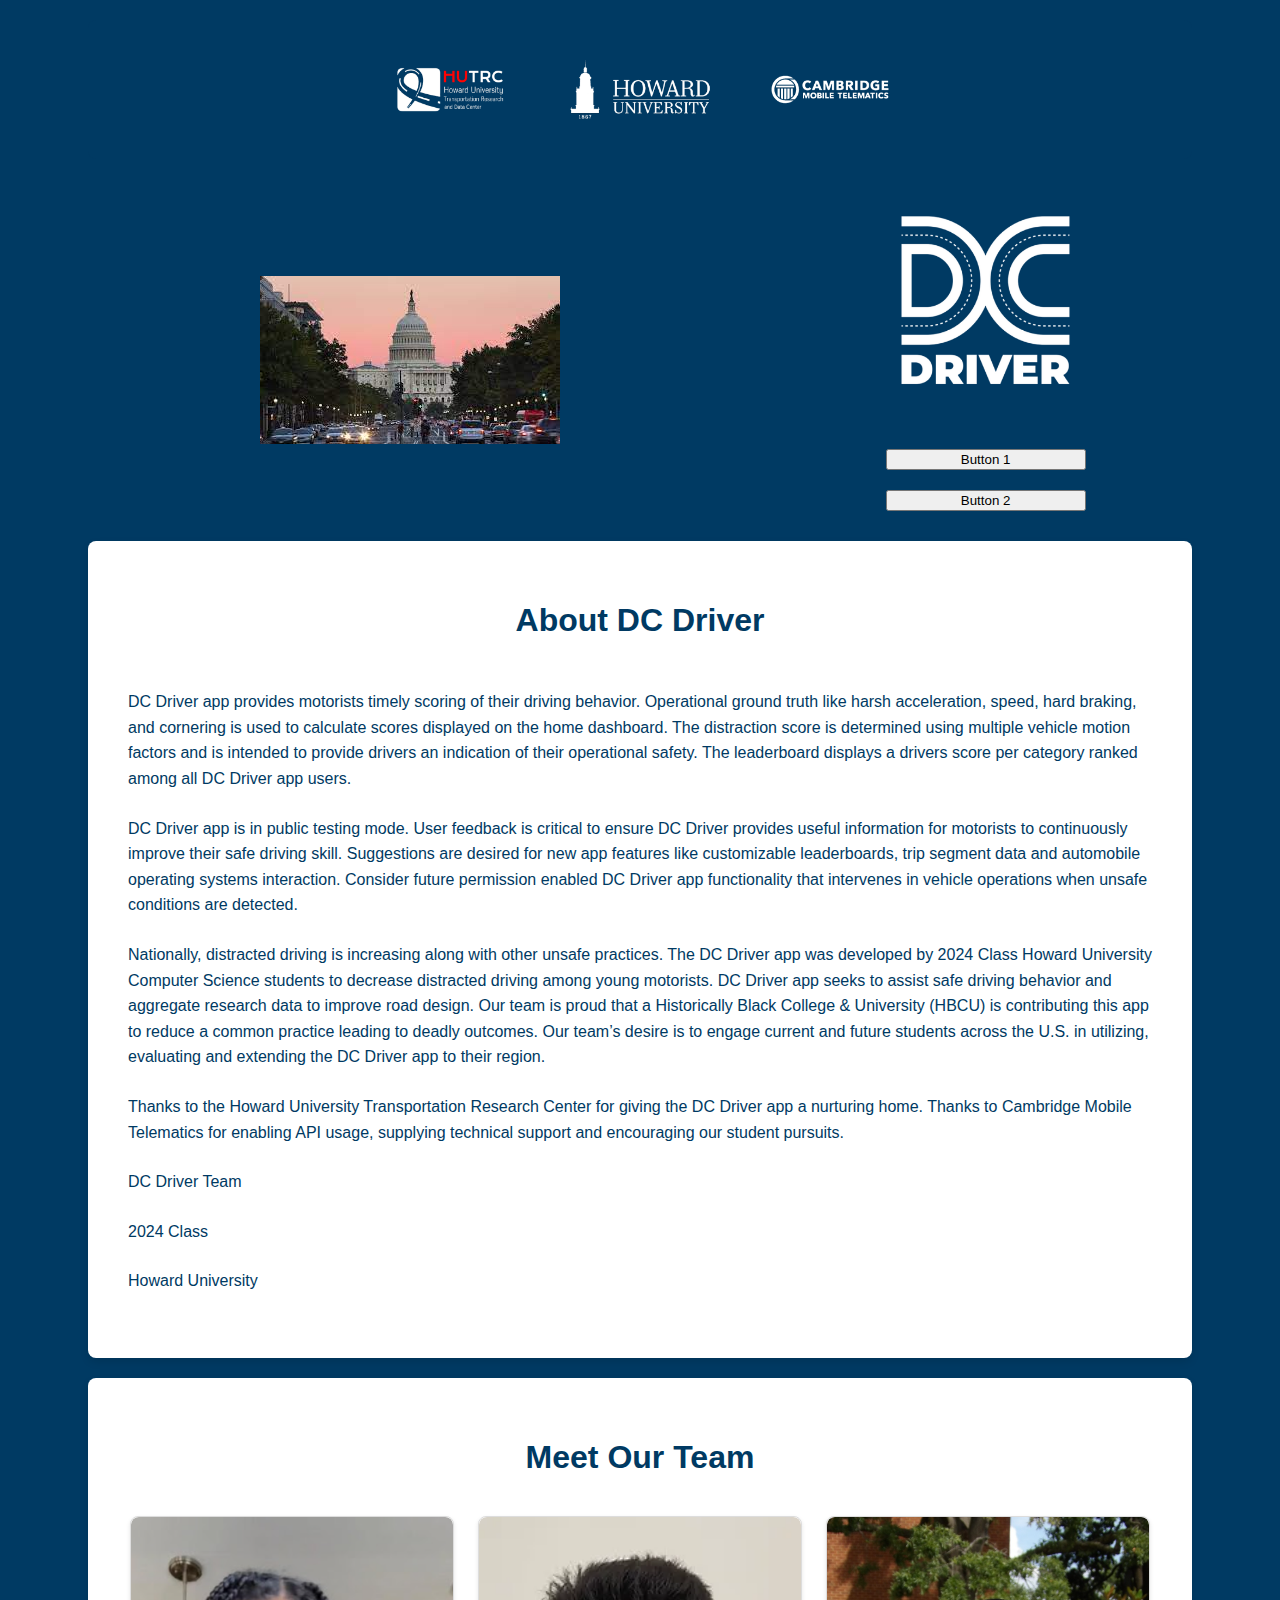
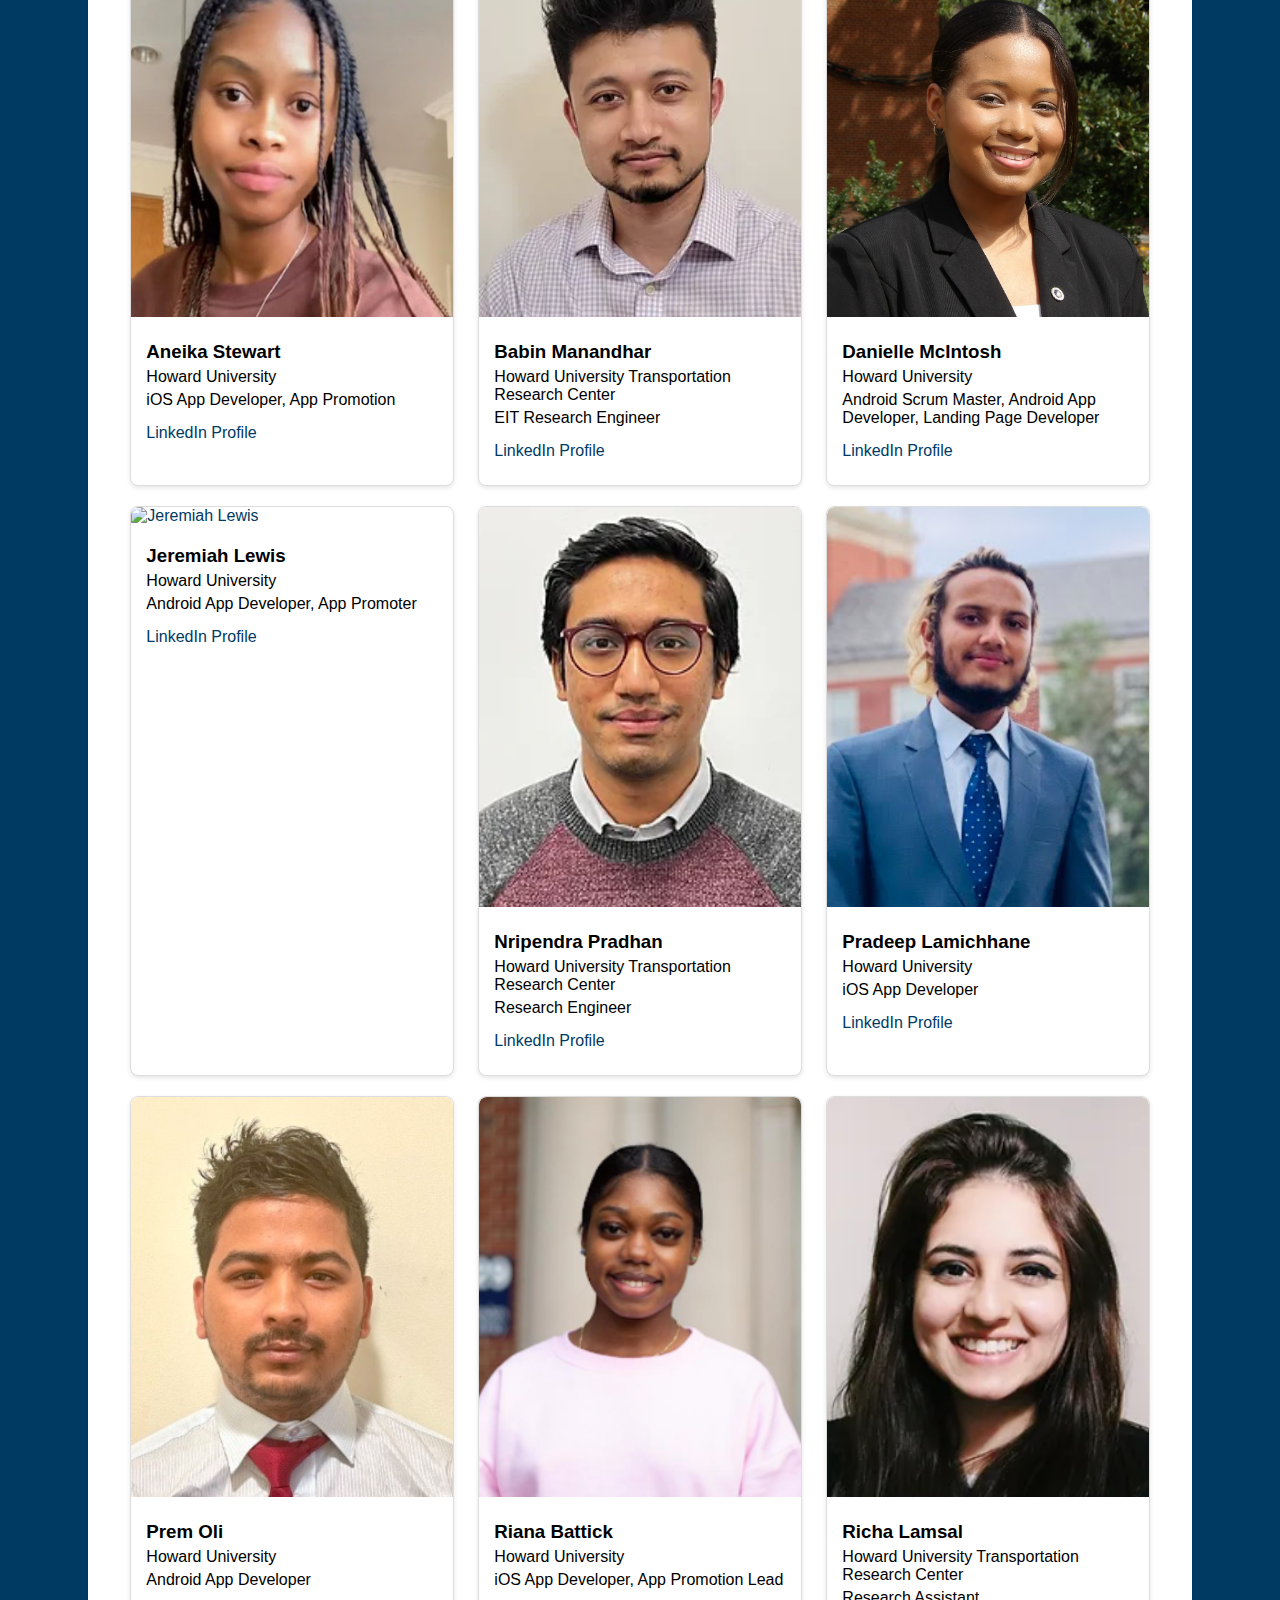
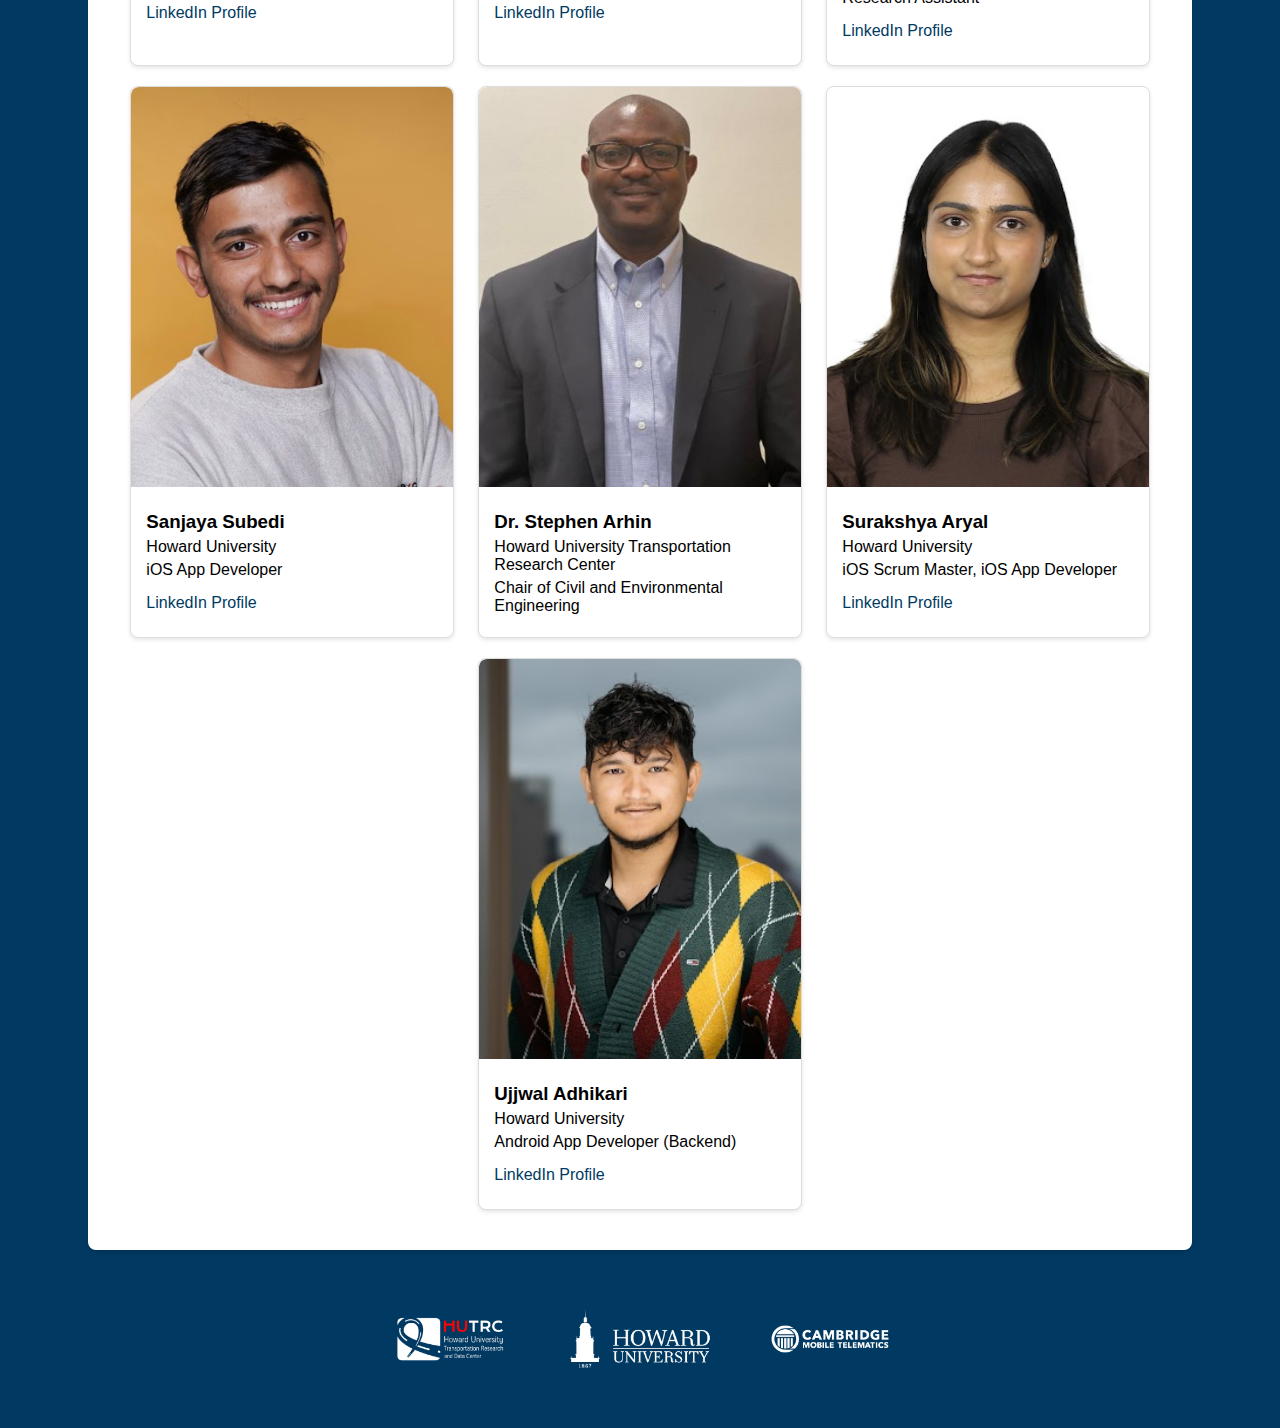
==== index.html @ cde26500 "modified landing page" ====
<!DOCTYPE html>
<html lang="en">

<head>
    <meta charset="UTF-8">
    <meta http-equiv="X-UA-Compatible" content="IE=edge">
    <meta name="viewport" content="width=device-width, initial-scale=1.0">
    <title>DC Driver</title>
    <link href="style.css" rel="stylesheet" type="text/css" />
</head>

<body>

    <div class="section logos-section">
        <div class="content">
            <div class="logos-container">
                <img src="images/HUTRC.png" alt="HUTRC" class="logo">
                <img src="images/HU.png" alt="Howard University" class="logo">
                <img src="images/CMT.png" alt="Cambridge Mobile Telematics" class="logo">
            </div>
        </div>
    </div>

    <header>

    </header>

    <main>

        <div class="landing-container">
            <div class="image-container">
                <img src="images/DC Capitol.jpg" alt="Graphic2" class="image-left">
            </div>
            <div class="buttons-container">
                <img src="images/DC-Driver-Logo-Blue-Background.png" class="small-logo" alt="DC Driver Logo">
                <button>Button 1</button>
                <button>Button 2</button>
            </div>
        </div>

        <div class="about-section">
            <h1>About DC Driver</h1><br>
            <p>DC Driver app provides motorists timely scoring of their driving behavior. Operational ground truth like
                harsh acceleration, speed, hard braking, and cornering is used to calculate scores displayed on the home
                dashboard. The distraction score is determined using multiple vehicle motion factors and is intended to
                provide drivers an indication of their operational safety. The leaderboard displays a drivers score per
                category ranked among all DC Driver app users.</p>
            <p>DC Driver app is in public testing mode. User feedback is critical to ensure DC Driver provides useful
                information for motorists to continuously improve their safe driving skill. Suggestions are desired for
                new app features like customizable leaderboards, trip segment data and automobile operating systems
                interaction. Consider future permission enabled DC Driver app functionality that intervenes in vehicle
                operations when unsafe conditions are detected.</p>
            <p>Nationally, distracted driving is increasing along with other unsafe practices. The DC Driver app was
                developed by 2024 Class Howard University Computer Science students to decrease distracted driving among
                young motorists. DC Driver app seeks to assist safe driving behavior and aggregate research data to
                improve road design. Our team is proud that a Historically Black College & University (HBCU) is
                contributing this app to reduce a common practice leading to deadly outcomes. Our team’s desire is to
                engage current and future students across the U.S. in utilizing, evaluating and extending the DC Driver
                app to their region.</p>
            <p>Thanks to the Howard University Transportation Research Center for giving the DC Driver app a nurturing
                home. Thanks to Cambridge Mobile Telematics for enabling API usage, supplying technical support and
                encouraging our student pursuits.</p>
            <p>DC Driver Team</p>
            <p>2024 Class</p>
            <p>Howard University</p>
        </div>

        <div class="team-section">
            <div class="container">
                <center>
                    <h1>Meet Our Team</h1><br>
                </center>
                <div class="team-members">

                    <div class="team-members">

                        <div class="team-member">
                            <img src="images/Aneika Stewart.png" alt="Aneika Stewart" class="profile-photo">
                            <div class="profile-info">
                                <h3>Aneika Stewart</h3>
                                <p class="company">Howard University</p>
                                <p class="role">iOS App Developer, App Promotion</p>
                                <a href="https://www.linkedin.com/in/aneika-stewart-b4ba66262/" class="linkedin-link"
                                    target="_blank" rel="noopener noreferrer">
                                    LinkedIn Profile
                                </a>
                            </div>
                        </div>

                        <div class="team-member">
                            <img src="images/Babin Manandhar, EIT Research Engineer.webp" alt="Babin Manandhar"
                                class="profile-photo">
                            <div class="profile-info">
                                <h3>Babin Manandhar</h3>
                                <p class="company">Howard University Transportation Research Center</p>
                                <p class="role">EIT Research Engineer</p>
                                <a href="https://www.linkedin.com/in/babin-manandhar-6a42b0a9/" class="linkedin-link"
                                    target="_blank" rel="noopener noreferrer">
                                    LinkedIn Profile
                                </a>
                            </div>
                        </div>

                        <div class="team-member">
                            <img src="images/Danielle McIntosh.png" alt="Danielle McIntosh" class="profile-photo">
                            <div class="profile-info">
                                <h3>Danielle McIntosh</h3>
                                <p class="company">Howard University</p>
                                <p class="role">Android Scrum Master, Android App Developer, Landing Page Developer
                                </p>
                                <a href="https://www.linkedin.com/in/innovatordaniellemcintosh/" class="linkedin-link"
                                    target="_blank" rel="noopener noreferrer">
                                    LinkedIn Profile
                                </a>
                            </div>
                        </div>

                        <div class="team-member">
                            <img src="images/Jeremiah Lewis2.heic" alt="Jeremiah Lewis" class="profile-photo">
                            <div class="profile-info">
                                <h3>Jeremiah Lewis</h3>
                                <p class="company">Howard University</p>
                                <p class="role">Android App Developer, App Promoter</p>
                                <a href="https://www.linkedin.com/in/jeremiah-lewis-717062237/" class="linkedin-link"
                                    target="_blank" rel="noopener noreferrer">
                                    LinkedIn Profile
                                </a>
                            </div>
                        </div>

                        <div class="team-member">
                            <img src="images/Nripendra Pradhan, Research Engineer.png" alt="Nripendra Pradhan"
                                class="profile-photo">
                            <div class="profile-info">
                                <h3>Nripendra Pradhan</h3>
                                <p class="company">Howard University Transportation Research Center</p>
                                <p class="role">Research Engineer</p>
                                <a href="https://www.linkedin.com/in/nripendra-pradhan-604138299/" class="linkedin-link"
                                    target="_blank" rel="noopener noreferrer">
                                    LinkedIn Profile
                                </a>
                            </div>
                        </div>

                        <div class="team-member">
                            <img src="images/Pradeep Lamichhane.png" alt="Pradeep Lamichhane" class="profile-photo">
                            <div class="profile-info">
                                <h3>Pradeep Lamichhane</h3>
                                <p class="company">Howard University</p>
                                <p class="role">iOS App Developer</p>
                                <a href="https://www.linkedin.com/in/pradeep-lamichhane-1067a3196/"
                                    class="linkedin-link" target="_blank" rel="noopener noreferrer">
                                    LinkedIn Profile
                                </a>
                            </div>
                        </div>

                        <div class="team-member">
                            <img src="images/Prem Oli.jpg" alt="Prem Oli" class="profile-photo">
                            <div class="profile-info">
                                <h3>Prem Oli</h3>
                                <p class="company">Howard University</p>
                                <p class="role">Android App Developer</p>
                                <a href="https://www.linkedin.com/in/devpremoli/" class="linkedin-link" target="_blank"
                                    rel="noopener noreferrer">
                                    LinkedIn Profile
                                </a>
                            </div>
                        </div>

                        <div class="team-member">
                            <img src="images/Riana Battick2.png" alt="Riana Battick" class="profile-photo">
                            <div class="profile-info">
                                <h3>Riana Battick</h3>
                                <p class="company">Howard University</p>
                                <p class="role">iOS App Developer, App Promotion Lead</p>
                                <a href="https://www.linkedin.com/in/riana-battick-5a8864180/" class="linkedin-link"
                                    target="_blank" rel="noopener noreferrer">
                                    LinkedIn Profile
                                </a>
                            </div>
                        </div>

                        <div class="team-member">
                            <img src="images/Richa Lamsal, Research Assistant.png" alt="Richa Lamsal"
                                class="profile-photo">
                            <div class="profile-info">
                                <h3>Richa Lamsal</h3>
                                <p class="company">Howard University Transportation Research Center</p>
                                <p class="role">Research Assistant</p>
                                <a href="https://www.linkedin.com/in/richa-lamsal/" class="linkedin-link"
                                    target="_blank" rel="noopener noreferrer">
                                    LinkedIn Profile
                                </a>
                            </div>
                        </div>

                        <div class="team-member">
                            <img src="images/Sanjaya Subedi.png" alt="Sanjaya Subedi" class="profile-photo">
                            <div class="profile-info">
                                <h3>Sanjaya Subedi</h3>
                                <p class="company">Howard University</p>
                                <p class="role">iOS App Developer</p>
                                <a href="https://www.linkedin.com/in/sanjaya-subedi/" class="linkedin-link"
                                    target="_blank" rel="noopener noreferrer">
                                    LinkedIn Profile
                                </a>
                            </div>
                        </div>

                        <div class="team-member">
                            <img src="images/Dr. Stephen Arhin, PE, PTOE, PMP, CRA, Fellow ITE Professor and Chair of Civil and Environmental Engineering.JPG"
                                alt="Dr. Stephen Arhin" class="profile-photo">
                            <div class="profile-info">
                                <h3>Dr. Stephen Arhin</h3>
                                <p class="company">Howard University Transportation Research Center</p>
                                <p class="role">Chair of Civil and Environmental Engineering</p>
                                <!-- <a href="https://www.linkedin.com/in/babin-manandhar-6a42b0a9/" class="linkedin-link"
                                    target="_blank" rel="noopener noreferrer">
                                    LinkedIn Profile
                                </a> -->
                            </div>
                        </div>

                        <div class="team-member">
                            <img src="images/Surakshya Aryal.jpg" alt="Surakshya Aryal" class="profile-photo">
                            <div class="profile-info">
                                <h3>Surakshya Aryal</h3>
                                <p class="company">Howard University</p>
                                <p class="role">iOS Scrum Master, iOS App Developer</p>
                                <a href="https://www.linkedin.com/in/surakshyaa/" class="linkedin-link" target="_blank"
                                    rel="noopener noreferrer">
                                    LinkedIn Profile
                                </a>
                            </div>
                        </div>

                        <div class="team-member">
                            <img src="images/Ujjwal Adhikari.jpg" alt="Ujjwal Adhikari" class="profile-photo">
                            <div class="profile-info">
                                <h3>Ujjwal Adhikari</h3>
                                <p class="company">Howard University</p>
                                <p class="role">Android App Developer (Backend)</p>
                                <a href="https://www.linkedin.com/in/ujjwal-adhikari-3a946418b/" class="linkedin-link"
                                    target="_blank" rel="noopener noreferrer">
                                    LinkedIn Profile
                                </a>
                            </div>
                        </div>
                    </div>


                </div>
            </div>
        </div>

        <div class="section logos-section">
            <div class="content">
                <div class="logos-container">
                    <img src="images/HUTRC.png" alt="HUTRC" class="logo">
                    <img src="images/HU.png" alt="Howard University" class="logo">
                    <img src="images/CMT.png" alt="Cambridge Mobile Telematics" class="logo">
                </div>
            </div>
        </div>

    </main>

    <footer>

    </footer>

    <script type="module" src="script.js"></script>
</body>

</html>
---- style.css ----
/* styles.css */
body {
    font-family: 'Arial', sans-serif;
    margin: 0;
    padding: 0;
    background-color: #003A63;
    color: white;
}

header {
    background-color: #003A63;
    padding: 10px 20px;
}

nav {
    display: flex;
    justify-content: center;
    align-items: center;
    padding: 20px 0;
}

nav #logo img {
    height: 150px;
    display: block;
    margin: 0 auto;
}

/* nav ul {
    list-style: none;
    padding: 0;
    margin: 0;
    display: flex;
    gap: 15px;
} */

/* nav ul li a {
    color: white;
    text-decoration: none;
    padding: 10px;
    transition: color 0.3s ease;
}

nav ul li a:hover {
    color: #B8C8D3;
}

nav #contact a {
    background-color: #B8C8D3;
    padding: 10px 20px;
    border-radius: 5px;
    transition: background-color 0.3s ease;
}

nav #contact a:hover {
    background-color: #B8C8D3;
} */

.download-section {
    background-color: #ffffff;
    /* background-color: #003A63; */
    color: #003A63;
    /* color: #ffffff; */
    padding: 60px;
    margin: 105px;
    width: 30%;
    /* box-shadow: 0 4px 8px rgba(0, 0, 0, 0.1); */
    border-radius: 8px;
    text-align: center;
    transition: box-shadow 0.3s ease-in-out;
}

/* .download-section:hover {
    box-shadow: 0 6px 12px rgba(0, 0, 0, 0.15);
} */

.download-section h1 {
    color: inherit;
    margin-bottom: 16px;
    font-size: 2em;
}

.download-section p {
    margin-bottom: 24px;
}

.button {
    text-decoration: none;
    padding: 10px 20px;
    margin: 0 5px;
    color: #003A63;
    border: 2px solid #003A63;
    border-radius: 4px;
    transition: background-color 0.3s ease-in-out, color 0.3s ease-in-out;
}

.button:hover {
    background-color: #062F4B;
    color: #ffffff;
    cursor: pointer;
}


main .hero {
    text-align: center;
    padding: 100px 20px;
    background: #003A63;
}

main .hero h1 {
    font-size: 2.5rem;
    color: #B8C8D3;
    margin-bottom: 20px;
}

main .hero p {
    font-size: 1.1rem;
    max-width: 600px;
    margin: 0 auto 30px;
    color: #ffffff;
}

main .hero .download-button {
    background-color: #B8C8D3;
    color: #1a1a1d;
    padding: 10px 30px;
    text-decoration: none;
    border-radius: 5px;
    transition: background-color 0.3s ease;
}

main .hero .download-button:hover {
    background-color: #B8C8D3;
}

.about-section {
    background-color: #ffffff;
    color: #003A63;
    padding: 40px;
    margin: 20px auto;
    width: 80%;
    box-shadow: 0 4px 8px rgba(0, 0, 0, 0.1);
    border-radius: 8px;
    text-align: left;
    transition: box-shadow 0.3s ease-in-out;
}

.about-section:hover {
    box-shadow: 0 6px 12px rgba(0, 0, 0, 0.15);
}

.about-section h1,
h2 {
    text-align: center;
    color: inherit;
    margin-bottom: 16px;
    font-size: 2em;
}

.about-section p {
    margin-bottom: 24px;
    line-height: 1.6;
}

.logos-section {
    background-color: #ffffff;
    text-align: center;
    padding: 30px 0;
}

.section {
    background-color: #003A63;
    color: #003A63;
    padding: 40px;
    margin: 20px auto;
    width: 80%;
    /* box-shadow: 0 4px 8px rgba(0, 0, 0, 0.1); */
    border-radius: 8px;
    text-align: left;
    transition: box-shadow 0.3s ease-in-out;
}

.section .content {
    max-width: 800px;
    margin: 0 auto;
}

.logos-section h2 {
    color: #003A63;
    margin-bottom: 30px;
}

.logos-container {
    display: flex;
    justify-content: center;
    align-items: center;
    flex-wrap: wrap;
    gap: 40px;
}

.logo {
    max-width: 150px;
    height: auto;
    /* opacity: 0.8;  */
    transition: opacity 0.3s ease-in-out;
}

.logo:hover {
    opacity: 1;
}


.team-section {
    background-color: #003A63;
    /* padding: 40px 0; */
    text-align: center;
}

.team-section .container {
    background-color: #ffffff;
    color: #003A63;
    padding: 40px;
    margin: 20px auto;
    width: 80%;
    box-shadow: 0 4px 8px rgba(0, 0, 0, 0.1);
    border-radius: 8px;
    text-align: left;
    transition: box-shadow 0.3s ease-in-out;
}

.team-section h2 {
    text-align: center;
    font-size: 2em;
    color: #003A63;
    margin-bottom: 30px;
}

.team-members {
    display: flex;
    flex-wrap: wrap;
    justify-content: space-around;
    gap: 20px;
}

.team-member {
    background: #ffffff;
    border: 1px solid #ddd;
    border-radius: 8px;
    overflow: hidden;
    width: calc(33.333% - 20px);
    box-shadow: 0 2px 4px rgba(0, 0, 0, 0.1);
}

.team-member h3,
.team-member p,
.team-member a {
    margin: 10px 0;
    color: black;
}

.profile-photo {
    width: 100%;
    height: 400px;
    object-fit: cover;
    border-top-left-radius: 8px;
    border-top-right-radius: 8px;
}

.profile-info {
    padding: 15px;
    text-align: left;
}

.profile-info h3,
.profile-info p {
    margin: 5px 0;
}

.profile-info a {
    display: inline-block;
    color: #003A63;
    text-decoration: none;
    margin-top: 10px;
}

.icon-container {
    display: flex;
    justify-content: center;
    align-items: center;
}

.icon-link {
    display: inline-flex;
    text-decoration: none;
    margin: 0 20px;
}

.icon {
    width: 70px;
    height: auto;
}

.button-container {
    text-align: center;
}

.link-button {
    display: inline-block;
    margin: 0 10px;
    background-color: transparent;
    color: white;
    border: 2px solid white;
    padding: 10px 20px;
    font-size: 16px;
    text-decoration: none;
    cursor: pointer;
    transition: color 0.3s ease, background-color 0.3s ease;
}

.link-button:hover {
    background-color: white;
    color: #282c34;
}

.content-container {
    display: flex;
    flex-direction: row;
    padding: 40px;
    margin: 20px auto;
    width: 80%;
    align-items: center;
}

.image-section {
    margin: 100px;
}

.responsive-image {
    width: 100%;
    height: auto;
    max-width: 600px;
}

.buttons-container {
    flex-grow: 1;
    display: flex;
    flex-direction: column;
    align-items: center;
    max-width: 40%;
}


.image-with-buttons-container {
    display: flex;
    align-items: center;
    justify-content: center;
    gap: 20px;
}

.buttons-container .small-logo {
    max-width: 200px;
    height: auto;
    margin-bottom: 2rem;
}

.buttons-container button {
    width: 200px;
    margin: 10px 0;
}

.full-width-image {
    width: 100%;
    height: auto;
}

/* .image-section img { */
/* Your styles for the image */
/* } */

.image-side-button {
    padding: 10px 20px;
    font-size: 16px;
    cursor: pointer;
}

.app-store-link,
.play-store-link {
    padding: 10px 20px;
    font-size: 16px;
    text-decoration: none;
    color: #000;
    background-color: #fff;
    border-radius: 5px;
    box-shadow: 0 2px 5px rgba(0, 0, 0, 0.2);
    transition: all 0.3s ease;
}

.app-store-link:hover,
.play-store-link:hover {
    box-shadow: 0 4px 8px rgba(0, 0, 0, 0.3);
    text-decoration: none;
}

.app-store-button {
    display: inline-block;
    padding: 10px 20px;
    font-size: 16px;
    color: #003A63;
    background: white;
    text-decoration: none;
    border-radius: 20px;
    font-weight: bold;
    align-items: center;
    width: 250px;
}

.apple-logo {
    width: 20px;
    height: auto;
    vertical-align: middle;
    margin-right: 10px;
}

.landing-container {
    display: flex;
    flex-direction: row;
    justify-content: center;
    align-items: center;
    /* height: 50vh; */
    padding: 0 5%;
    /* width: 100% */
}

.image-container {
    /* flex-grow: 2; */
    flex: 1;
    display: flex;
    justify-content: center;
    align-items: center;
    /* max-width: 100%; */
    width: 100%;
}

.image-container .medium-logo {
    width: 100%;
    height: auto;
}

.landing-buttons .image-left {
    width: 100%;
    height: auto;
    margin-right: 2rem;
}

.landing-buttons .small-logo {
    width: 100%;
    height: auto;
    margin-bottom: 2rem;
}

.landing-buttons {
    display: flex;
    flex-direction: column;
    align-items: center;
    margin-left: auto;
    margin-right: auto;
    /* padding-left: 5%;
    padding-right: 5%; */
    /* margin-top: 20px; */
}


.landing-buttons button {
    width: 200px;
    margin: 10px 0;
}

.landing-image {
    width: 60%;
    height: auto;
    margin-left: 5%;
    margin-right: 2%;
}

/* .small-logo { */
/* max-width: 200px; */
/* height: auto; */
/* margin-left: auto; */
/* } */

/* .medium-logo { */
/* max-width: 100%; */
/* height: auto; */
/* margin-left: auto; */
/* } */



@media (max-width: 768px) {
    nav {
        flex-direction: column;
    }

    nav ul {
        flex-direction: column;
    }

    nav ul li a {
        padding: 10px 0;
    }

    .team-section .team-member {
        width: calc(50% - 20px);
    }

    .team-members {
        flex-direction: column;
        align-items: center;
    }

    .content-container {
        flex-direction: row;
        align-items: start;
        justify-content: space-between;
    }

    .download-section,
    .image-section {
        flex: 1;
    }


    .image-section {
        padding-left: 20px;
    }
}


@media (max-width: 480px) {
    .team-section .team-member {
        width: 80%;
    }
}
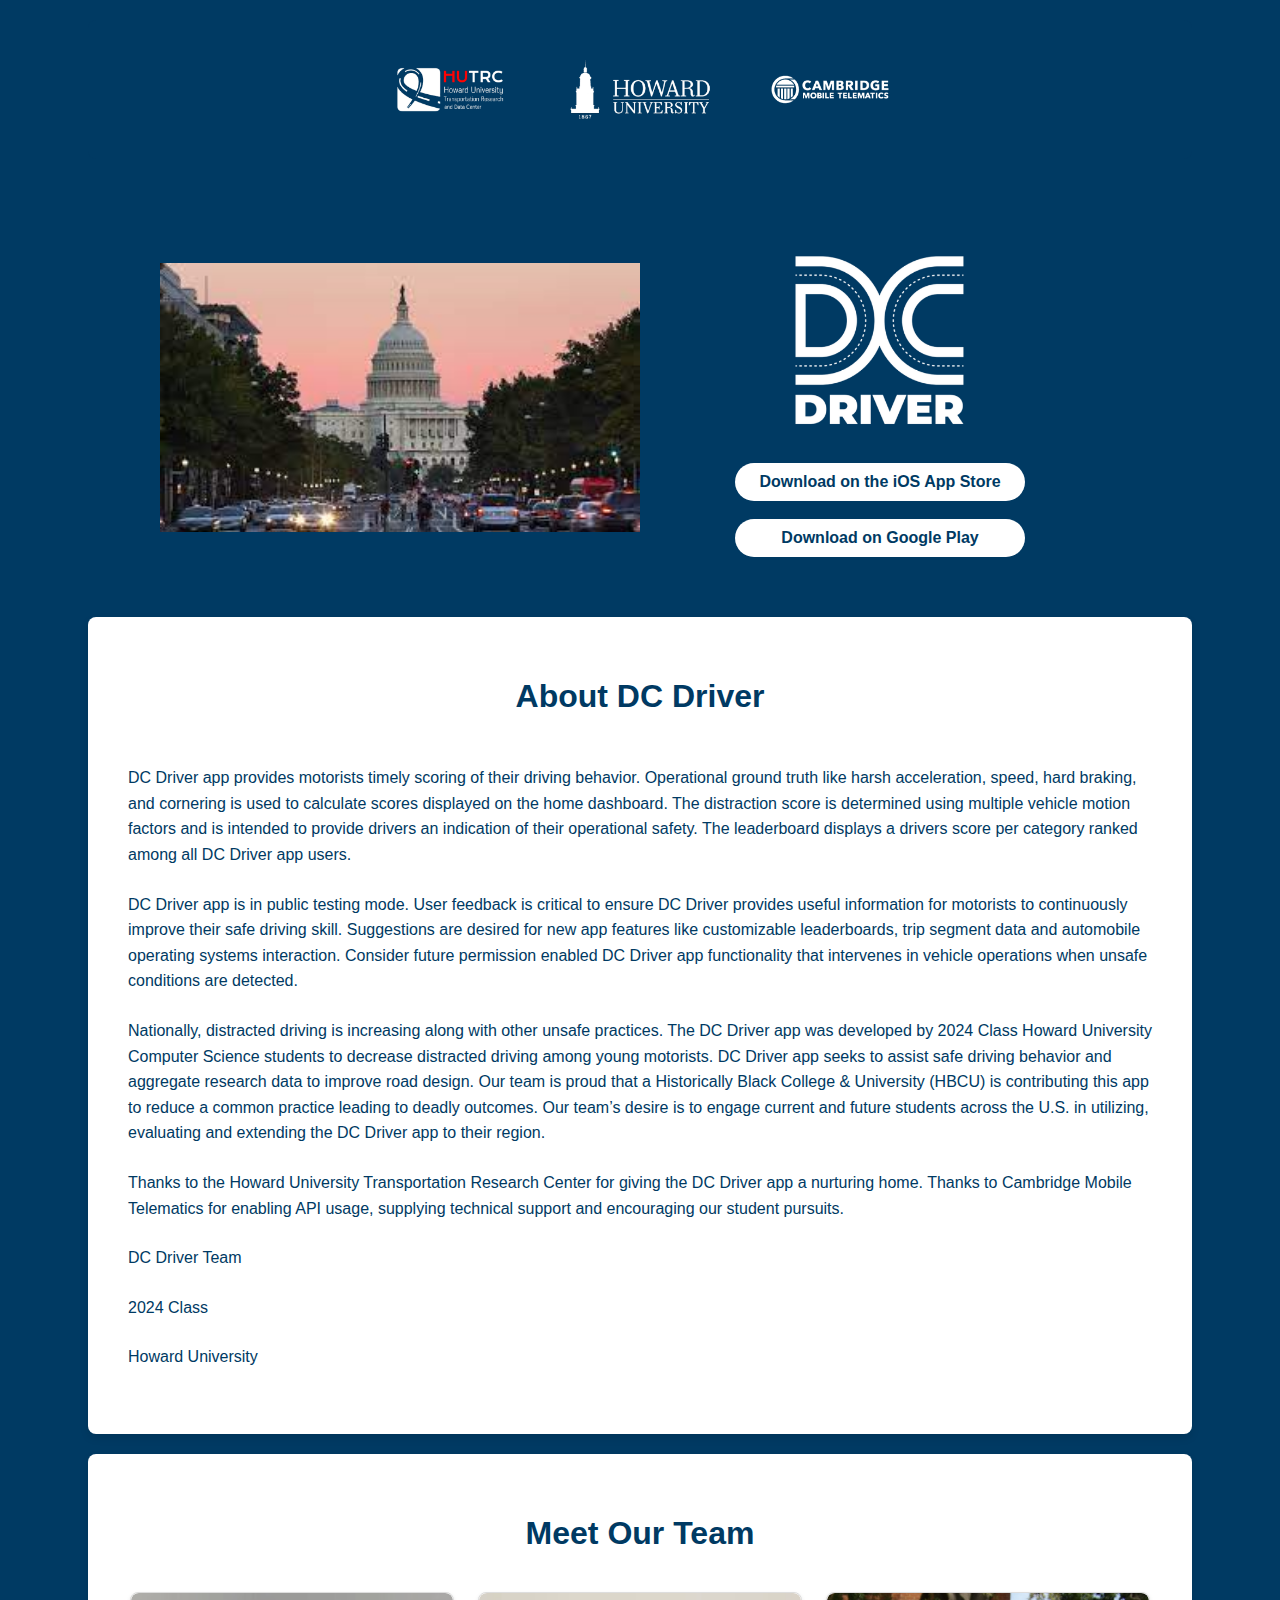
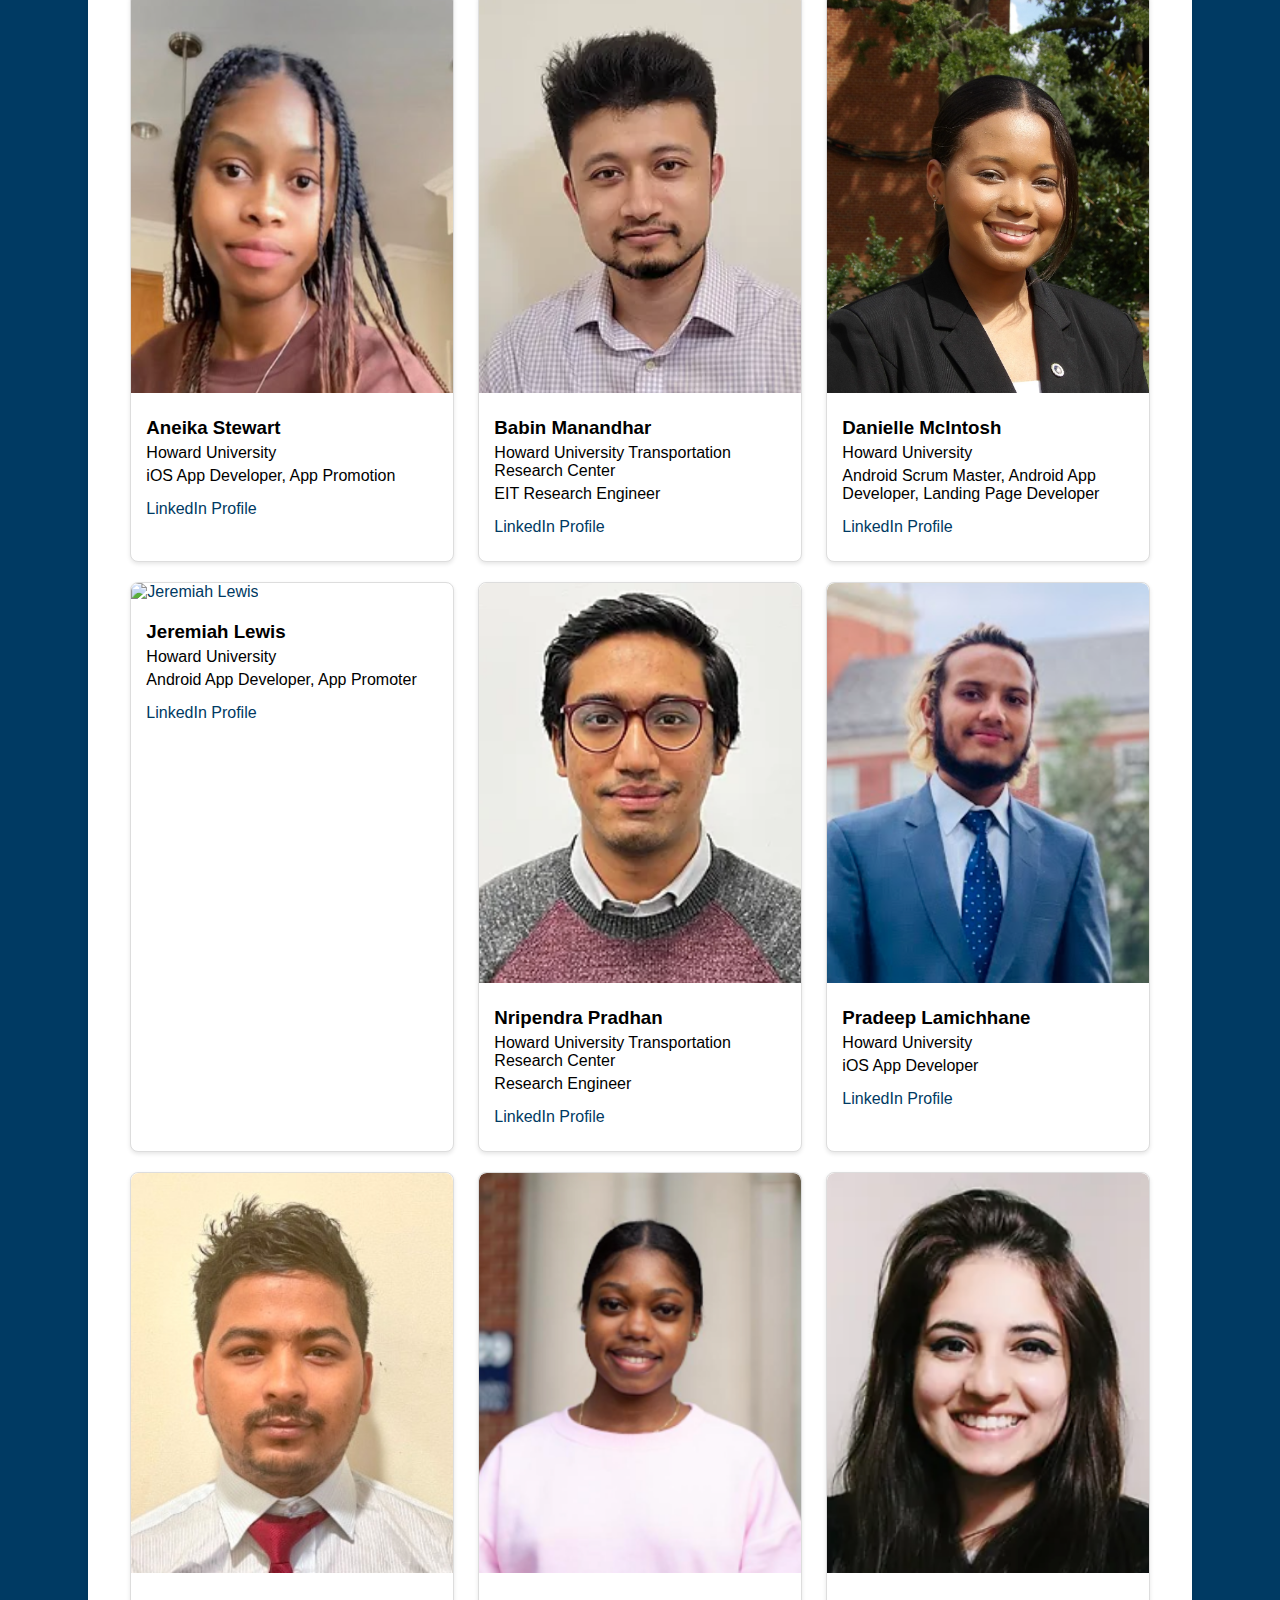
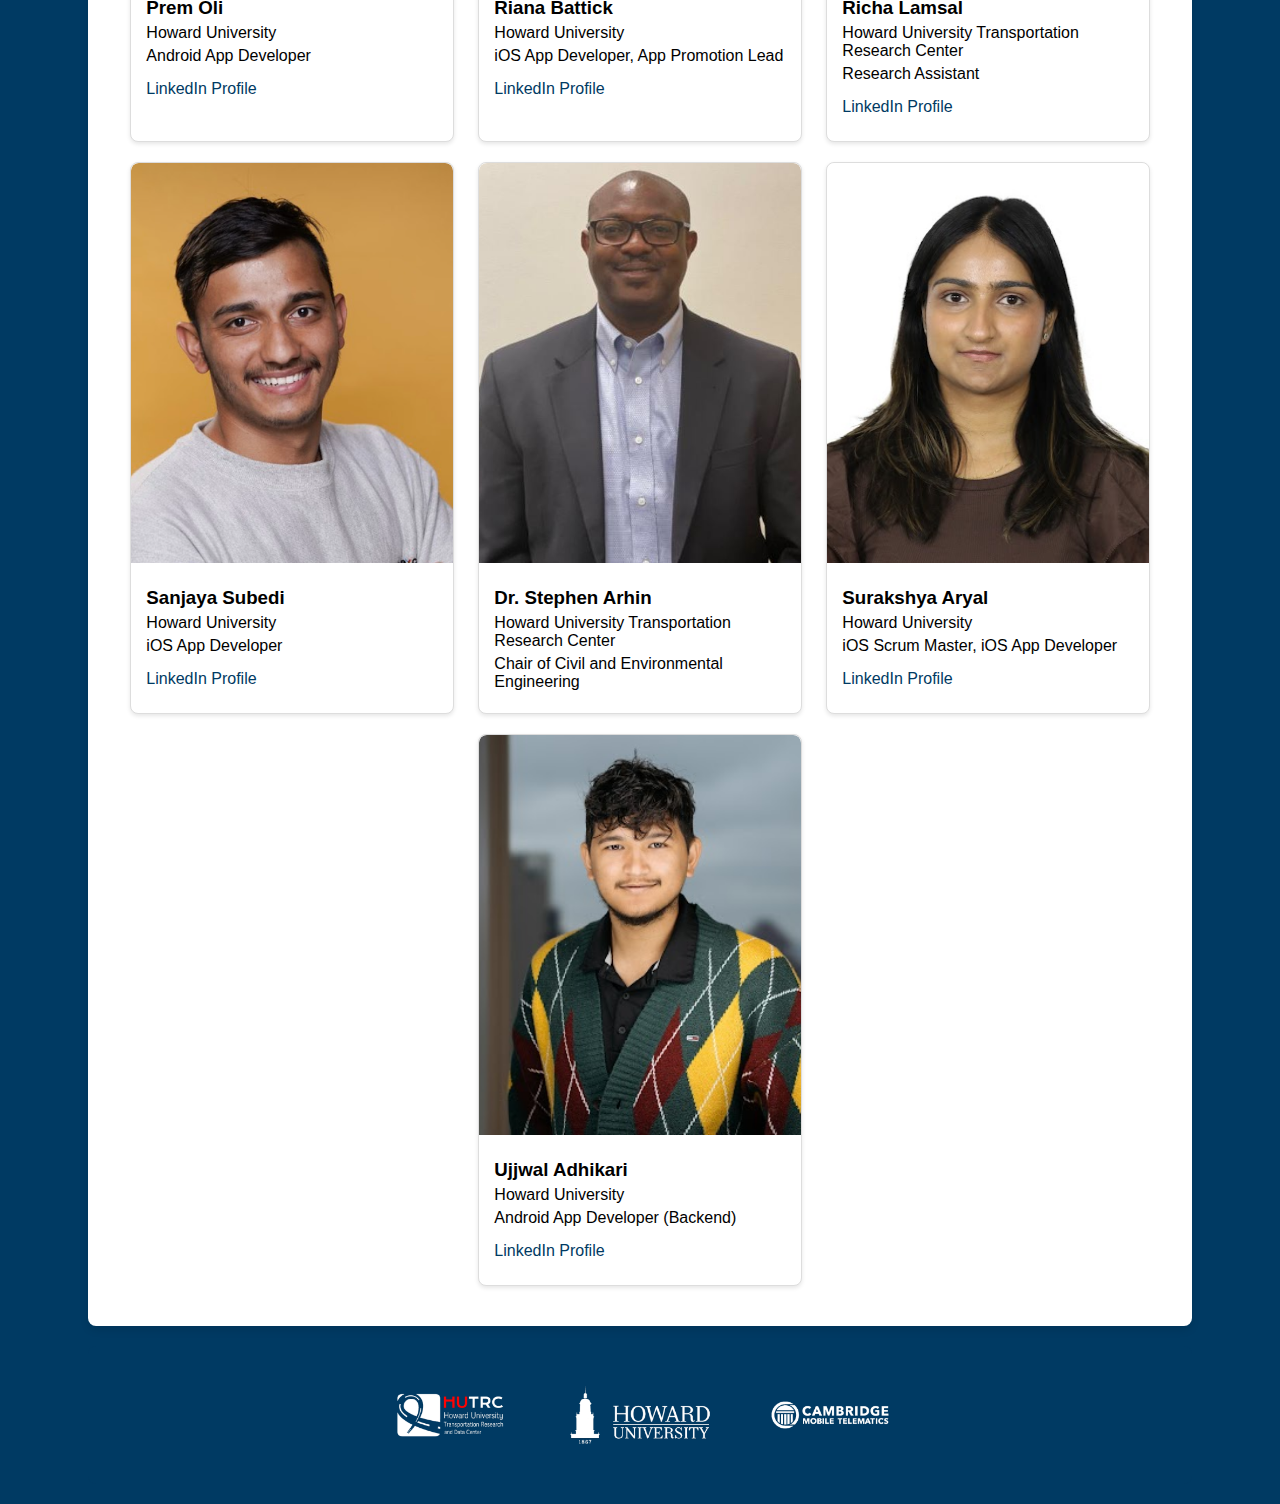
==== commit 237d9a1f: "modified landing page" ====
--- a/index.html
+++ b/index.html
@@ -29,12 +29,12 @@
 
         <div class="landing-container">
             <div class="image-container">
-                <img src="images/DC Capitol.jpg" alt="Graphic2" class="image-left">
+                <img src="images/DC Capitol.jpg" alt="Graphic2" class="full-width-image">
             </div>
             <div class="buttons-container">
-                <img src="images/DC-Driver-Logo-Blue-Background.png" class="small-logo" alt="DC Driver Logo">
-                <button>Button 1</button>
-                <button>Button 2</button>
+                <img src="images/DC-Driver-Logo-Blue-Background.png" class="logo" alt="DC Driver Logo">
+                <a href="#" class="app-store-button">Download on the iOS App Store</a><br>
+                <a href="#" class="app-store-button">Download on Google Play</a>
             </div>
         </div>
 
--- a/style.css
+++ b/style.css
@@ -85,6 +85,7 @@
 
 .button {
     text-decoration: none;
+    text-align: center;
     padding: 10px 20px;
     margin: 0 5px;
     color: #003A63;
@@ -341,11 +342,17 @@
 }
 
 .buttons-container {
-    flex-grow: 1;
+    width: 55%;
     display: flex;
     flex-direction: column;
     align-items: center;
-    max-width: 40%;
+}
+
+.buttons-container .logo {
+    width: 100%;
+    max-width: 200px;
+    height: auto;
+    margin-bottom: 1rem;
 }
 
 
@@ -363,12 +370,14 @@
 }
 
 .buttons-container button {
-    width: 200px;
+    width: 100%;
+    max-width: 200px;
     margin: 10px 0;
 }
 
 .full-width-image {
     width: 100%;
+    /* align-items: center; */
     height: auto;
 }
 
@@ -401,6 +410,7 @@
 }
 
 .app-store-button {
+    text-align: center;
     display: inline-block;
     padding: 10px 20px;
     font-size: 16px;
@@ -413,6 +423,13 @@
     width: 250px;
 }
 
+.app-store-button:hover {
+    color: #fff;
+    background-color: #003A63;
+    box-shadow: 0 4px 8px rgba(0, 0, 0, 0.3);
+    text-decoration: none;
+}
+
 .apple-logo {
     width: 20px;
     height: auto;
@@ -422,25 +439,20 @@
 
 .landing-container {
     display: flex;
-    flex-direction: row;
-    justify-content: center;
-    align-items: center;
-    /* height: 50vh; */
-    padding: 0 5%;
-    /* width: 100% */
+    align-items: center;
+    justify-content: space-between;
+    padding: 40px;
+    margin: 0 auto;
+    width: 75%;
 }
 
 .image-container {
-    /* flex-grow: 2; */
-    flex: 1;
-    display: flex;
-    justify-content: center;
-    align-items: center;
-    /* max-width: 100%; */
-    width: 100%;
-}
-
-.image-container .medium-logo {
+    width: 55%;
+    display: flex;
+    justify-content: flex-start;
+}
+
+.image-container .full-width-image {
     width: 100%;
     height: auto;
 }
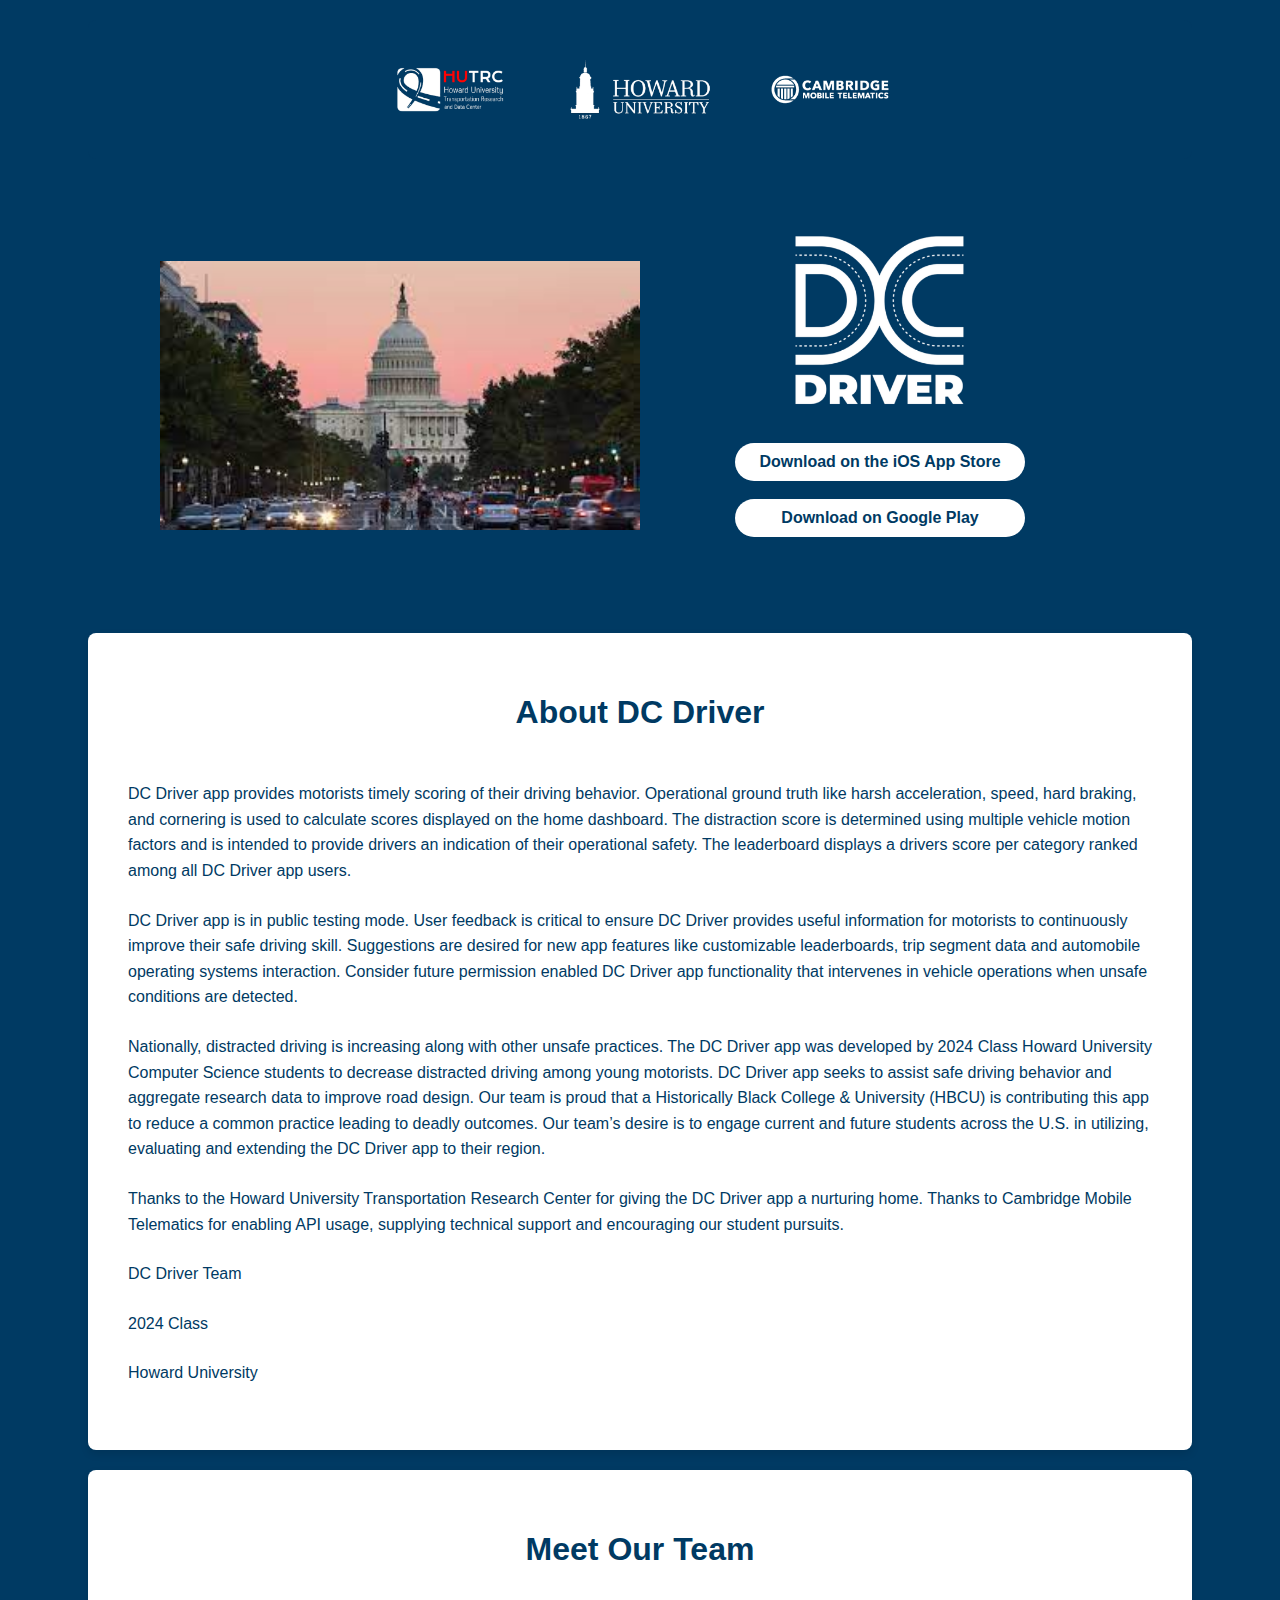
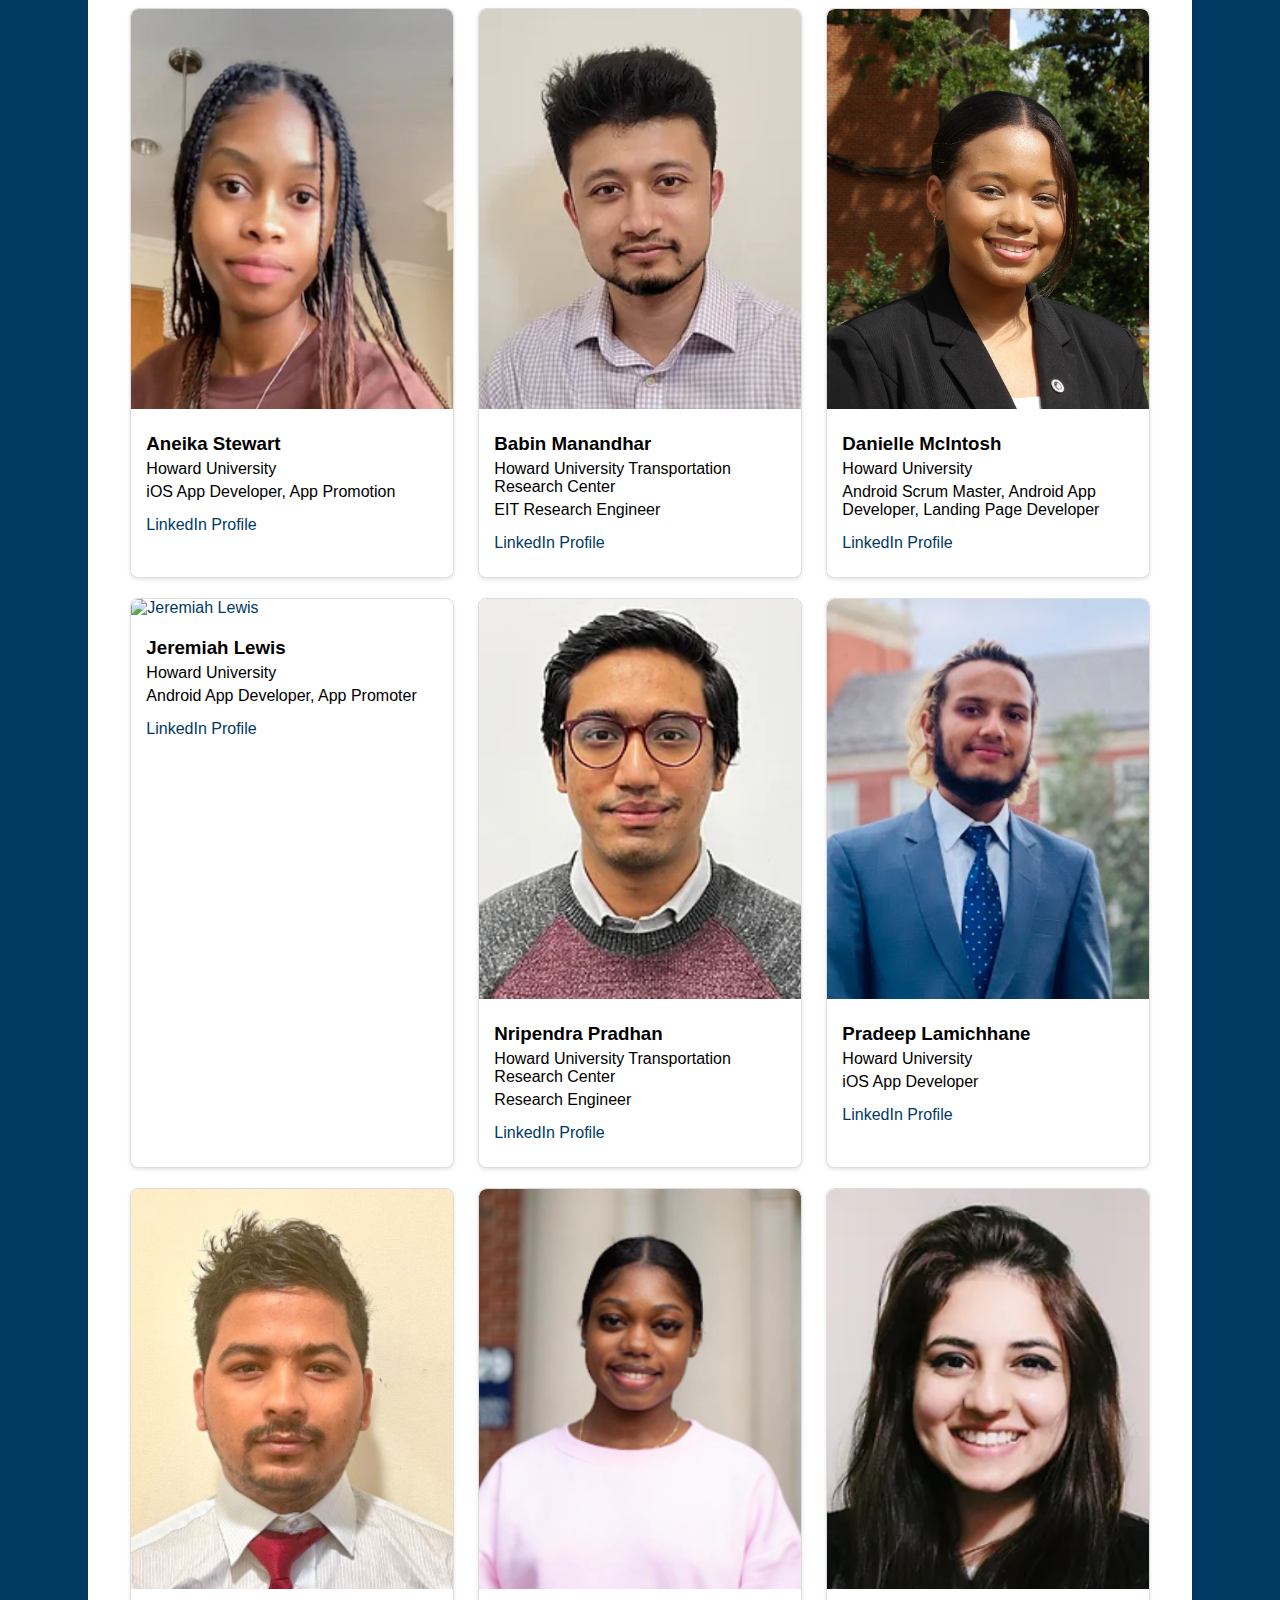
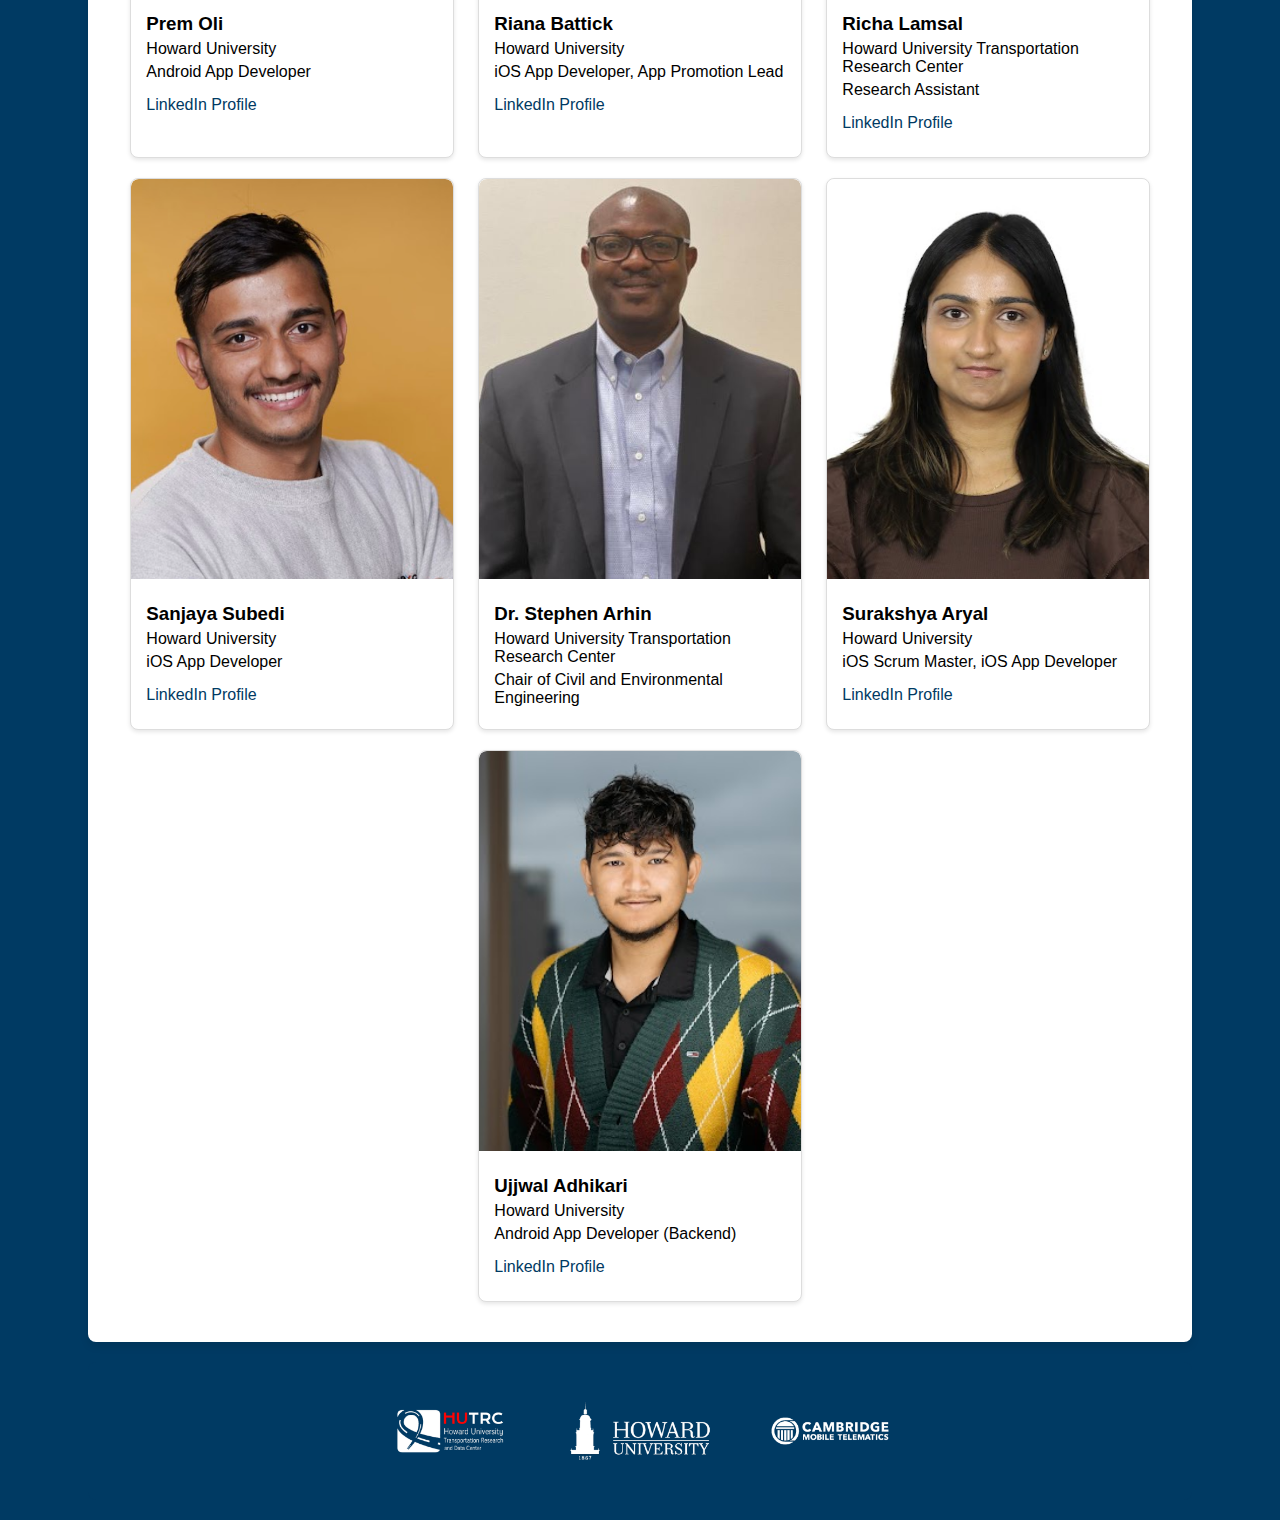
==== commit fe6081c7: "modify on smaller screens" ====
--- a/index.html
+++ b/index.html
@@ -21,9 +21,6 @@
         </div>
     </div>
 
-    <header>
-
-    </header>
 
     <main>
 
@@ -34,7 +31,7 @@
             <div class="buttons-container">
                 <img src="images/DC-Driver-Logo-Blue-Background.png" class="logo" alt="DC Driver Logo">
                 <a href="#" class="app-store-button">Download on the iOS App Store</a><br>
-                <a href="#" class="app-store-button">Download on Google Play</a>
+                <a href="#" class="app-store-button">Download on Google Play</a><br><br>
             </div>
         </div>
 
--- a/style.css
+++ b/style.css
@@ -544,6 +544,18 @@
     .image-section {
         padding-left: 20px;
     }
+
+    .landing-container {
+        flex-direction: column-reverse;
+        align-items: stretch;
+    }
+
+    .image-container,
+    .buttons-container {
+        width: 100%;
+        max-width: none;
+        flex: none;
+    }
 }
 
 
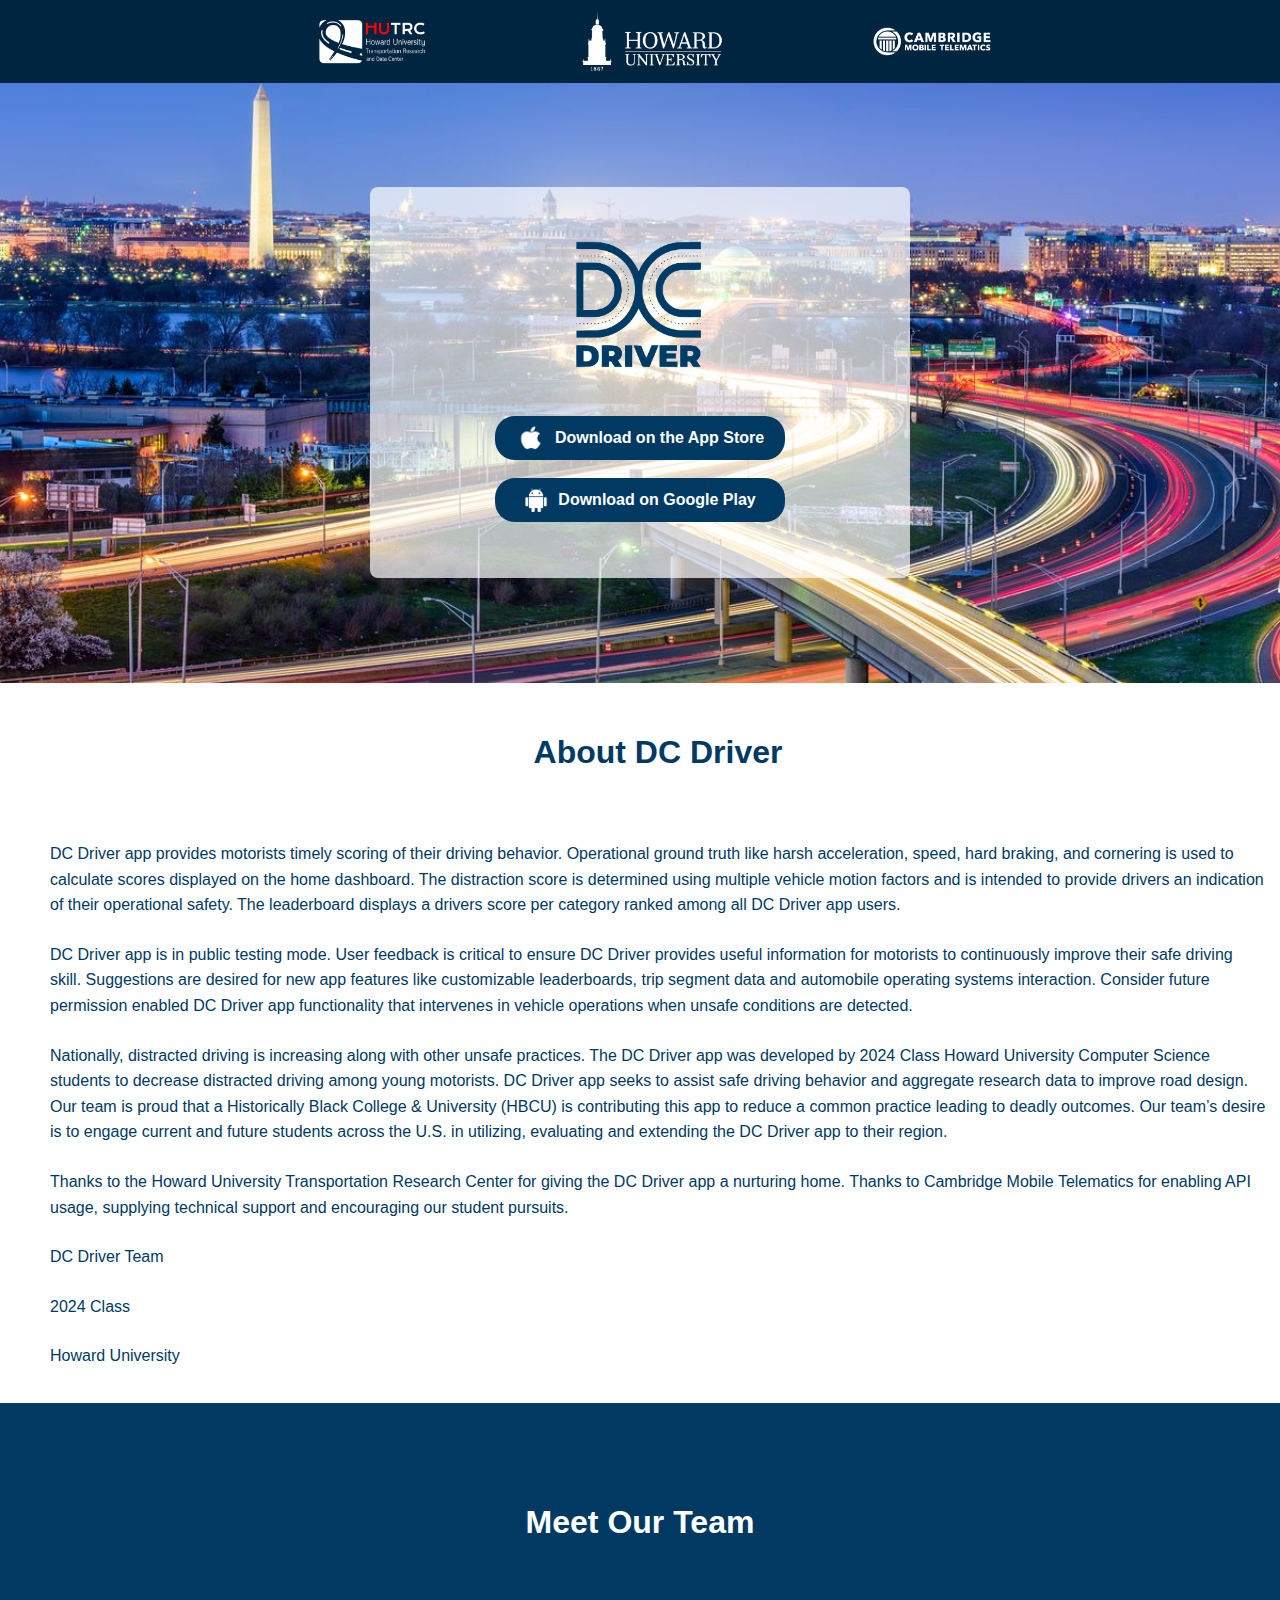
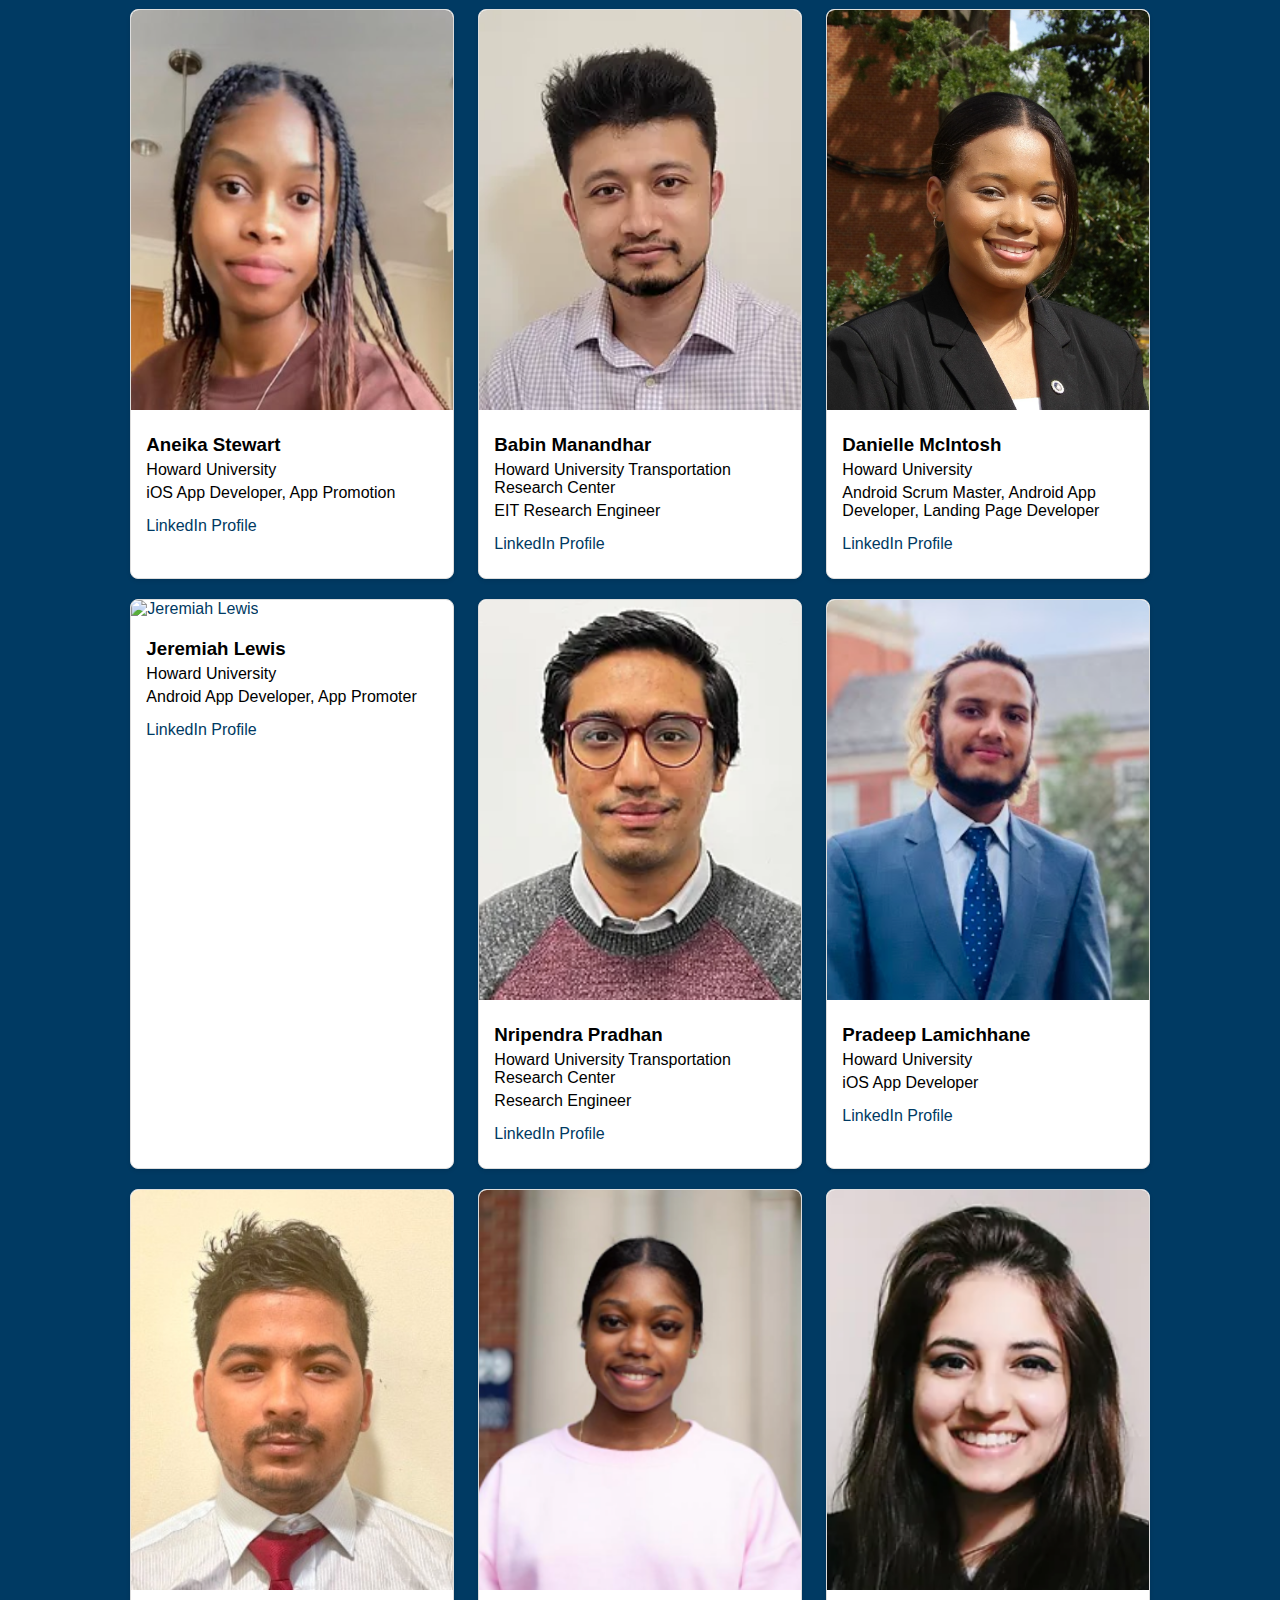
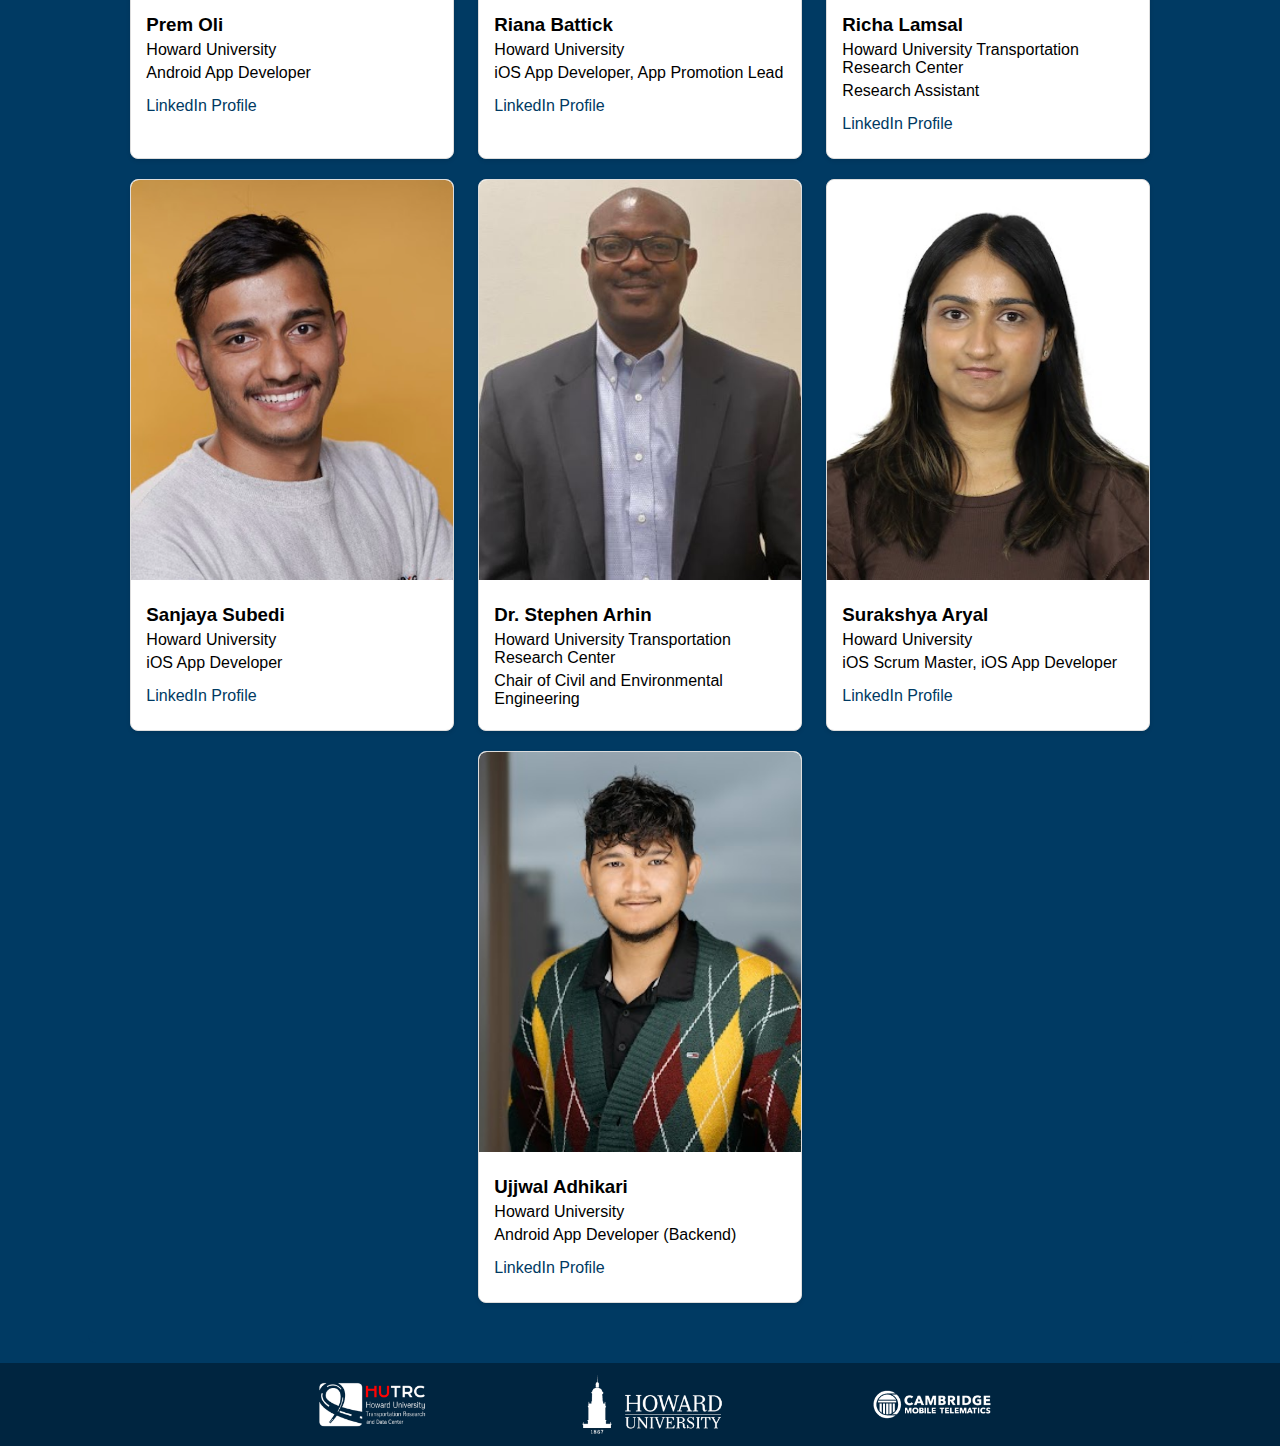
==== commit e62c0b69: "modified the top of the landing page" ====
--- a/index.html
+++ b/index.html
@@ -23,38 +23,54 @@
 
 
     <main>
-
-        <div class="landing-container">
-            <div class="image-container">
-                <img src="images/DC Capitol.jpg" alt="Graphic2" class="full-width-image">
-            </div>
-            <div class="buttons-container">
-                <img src="images/DC-Driver-Logo-Blue-Background.png" class="logo" alt="DC Driver Logo">
-                <a href="#" class="app-store-button">Download on the iOS App Store</a><br>
-                <a href="#" class="app-store-button">Download on Google Play</a><br><br>
-            </div>
-        </div>
-
+        <section class="image-background-section">
+            <div class="translucent-box">
+                <div class="buttons-container">
+                    <img src="images/DC-Driver-Logo-Transparent-Background.png" class="logo" alt="DC Driver Logo">
+                    <a href="#" class="app-store-button">
+                        <img src="images/white-apple-transparent.png" alt="App Store" style="height: 24px;">
+                        Download on the App Store
+                    </a><br>
+                    <a href="#" class="app-store-button">
+                        <img src="images/white-android-transparent.png" alt="Google Play Store" style="height: 24px;">
+                        Download on Google Play
+                    </a><br><br>
+                    <!-- <a href="#" class="app-store-button">Download on the iOS App Store</a><br>
+                    <a href="#" class="app-store-button">Download on Google Play</a><br><br> -->
+                </div>
+            </div>
+        </section>
         <div class="about-section">
             <h1>About DC Driver</h1><br>
-            <p>DC Driver app provides motorists timely scoring of their driving behavior. Operational ground truth like
-                harsh acceleration, speed, hard braking, and cornering is used to calculate scores displayed on the home
-                dashboard. The distraction score is determined using multiple vehicle motion factors and is intended to
-                provide drivers an indication of their operational safety. The leaderboard displays a drivers score per
+            <p>DC Driver app provides motorists timely scoring of their driving behavior. Operational ground truth
+                like
+                harsh acceleration, speed, hard braking, and cornering is used to calculate scores displayed on the
+                home
+                dashboard. The distraction score is determined using multiple vehicle motion factors and is intended
+                to
+                provide drivers an indication of their operational safety. The leaderboard displays a drivers score
+                per
                 category ranked among all DC Driver app users.</p>
-            <p>DC Driver app is in public testing mode. User feedback is critical to ensure DC Driver provides useful
-                information for motorists to continuously improve their safe driving skill. Suggestions are desired for
+            <p>DC Driver app is in public testing mode. User feedback is critical to ensure DC Driver provides
+                useful
+                information for motorists to continuously improve their safe driving skill. Suggestions are desired
+                for
                 new app features like customizable leaderboards, trip segment data and automobile operating systems
-                interaction. Consider future permission enabled DC Driver app functionality that intervenes in vehicle
+                interaction. Consider future permission enabled DC Driver app functionality that intervenes in
+                vehicle
                 operations when unsafe conditions are detected.</p>
             <p>Nationally, distracted driving is increasing along with other unsafe practices. The DC Driver app was
-                developed by 2024 Class Howard University Computer Science students to decrease distracted driving among
+                developed by 2024 Class Howard University Computer Science students to decrease distracted driving
+                among
                 young motorists. DC Driver app seeks to assist safe driving behavior and aggregate research data to
                 improve road design. Our team is proud that a Historically Black College & University (HBCU) is
-                contributing this app to reduce a common practice leading to deadly outcomes. Our team’s desire is to
-                engage current and future students across the U.S. in utilizing, evaluating and extending the DC Driver
+                contributing this app to reduce a common practice leading to deadly outcomes. Our team’s desire is
+                to
+                engage current and future students across the U.S. in utilizing, evaluating and extending the DC
+                Driver
                 app to their region.</p>
-            <p>Thanks to the Howard University Transportation Research Center for giving the DC Driver app a nurturing
+            <p>Thanks to the Howard University Transportation Research Center for giving the DC Driver app a
+                nurturing
                 home. Thanks to Cambridge Mobile Telematics for enabling API usage, supplying technical support and
                 encouraging our student pursuits.</p>
             <p>DC Driver Team</p>
--- a/style.css
+++ b/style.css
@@ -25,35 +25,6 @@
     margin: 0 auto;
 }
 
-/* nav ul {
-    list-style: none;
-    padding: 0;
-    margin: 0;
-    display: flex;
-    gap: 15px;
-} */
-
-/* nav ul li a {
-    color: white;
-    text-decoration: none;
-    padding: 10px;
-    transition: color 0.3s ease;
-}
-
-nav ul li a:hover {
-    color: #B8C8D3;
-}
-
-nav #contact a {
-    background-color: #B8C8D3;
-    padding: 10px 20px;
-    border-radius: 5px;
-    transition: background-color 0.3s ease;
-}
-
-nav #contact a:hover {
-    background-color: #B8C8D3;
-} */
 
 .download-section {
     background-color: #ffffff;
@@ -136,13 +107,13 @@
 .about-section {
     background-color: #ffffff;
     color: #003A63;
-    padding: 40px;
-    margin: 20px auto;
-    width: 80%;
-    box-shadow: 0 4px 8px rgba(0, 0, 0, 0.1);
-    border-radius: 8px;
+    padding: 10px 50px;
+    /* margin: 20px auto; */
+    width: 95%;
+    /* box-shadow: 0 4px 8px rgba(0, 0, 0, 0.1); */
+    border-radius: 0px;
     text-align: left;
-    transition: box-shadow 0.3s ease-in-out;
+    /* transition: box-shadow 0.3s ease-in-out; */
 }
 
 .about-section:hover {
@@ -151,6 +122,7 @@
 
 .about-section h1,
 h2 {
+    padding: 20px;
     text-align: center;
     color: inherit;
     margin-bottom: 16px;
@@ -163,12 +135,66 @@
 }
 
 .logos-section {
-    background-color: #ffffff;
-    text-align: center;
-    padding: 30px 0;
+    background-color: #5F6062;
+    text-align: center;
+    /* padding: 0; */
 }
 
 .section {
+    /* background-color: #ffffff; */
+    background-color: #002540;
+    color: #003A63;
+    padding: 12px;
+    /* margin: 20px auto; */
+    width: 100%;
+    /* box-shadow: 0 4px 8px rgba(0, 0, 0, 0.1); */
+    border-radius: 0px;
+    text-align: left;
+    /* transition: box-shadow 0.3s ease-in-out; */
+}
+
+.section .content {
+    max-width: 800px;
+    margin: 0 auto;
+}
+
+.logos-section h2 {
+    color: #ffffff;
+    margin-bottom: 30px;
+}
+
+.logos-container {
+    display: flex;
+    justify-content: center;
+    align-items: center;
+    flex-wrap: wrap;
+    gap: 40px;
+}
+
+.logos-section img {
+    margin-left: 45px;
+    margin-right: 45px;
+}
+
+.logo {
+    max-width: 150px;
+    height: auto;
+    /* opacity: 0.8;  */
+    transition: opacity 0.3s ease-in-out;
+}
+
+.logo:hover {
+    opacity: 1;
+}
+
+
+.team-section {
+    background-color: #003A63;
+    /* padding: 40px 0; */
+    text-align: center;
+}
+
+.team-section .container {
     background-color: #003A63;
     color: #003A63;
     padding: 40px;
@@ -177,61 +203,21 @@
     /* box-shadow: 0 4px 8px rgba(0, 0, 0, 0.1); */
     border-radius: 8px;
     text-align: left;
-    transition: box-shadow 0.3s ease-in-out;
-}
-
-.section .content {
-    max-width: 800px;
-    margin: 0 auto;
-}
-
-.logos-section h2 {
-    color: #003A63;
+    /* transition: box-shadow 0.3s ease-in-out; */
+}
+
+.team-section h1 {
+    padding: 20px;
+    text-align: center;
+    color: white;
     margin-bottom: 30px;
-}
-
-.logos-container {
-    display: flex;
-    justify-content: center;
-    align-items: center;
-    flex-wrap: wrap;
-    gap: 40px;
-}
-
-.logo {
-    max-width: 150px;
-    height: auto;
-    /* opacity: 0.8;  */
-    transition: opacity 0.3s ease-in-out;
-}
-
-.logo:hover {
-    opacity: 1;
-}
-
-
-.team-section {
-    background-color: #003A63;
-    /* padding: 40px 0; */
-    text-align: center;
-}
-
-.team-section .container {
-    background-color: #ffffff;
-    color: #003A63;
-    padding: 40px;
-    margin: 20px auto;
-    width: 80%;
-    box-shadow: 0 4px 8px rgba(0, 0, 0, 0.1);
-    border-radius: 8px;
-    text-align: left;
-    transition: box-shadow 0.3s ease-in-out;
+    font-size: 2em;
 }
 
 .team-section h2 {
     text-align: center;
     font-size: 2em;
-    color: #003A63;
+    color: white;
     margin-bottom: 30px;
 }
 
@@ -319,7 +305,7 @@
 
 .link-button:hover {
     background-color: white;
-    color: #282c34;
+    color: #002540;
 }
 
 .content-container {
@@ -342,6 +328,9 @@
 }
 
 .buttons-container {
+    display: flex;
+    justify-content: center;
+    align-items: center;
     width: 55%;
     display: flex;
     flex-direction: column;
@@ -374,16 +363,6 @@
     max-width: 200px;
     margin: 10px 0;
 }
-
-.full-width-image {
-    width: 100%;
-    /* align-items: center; */
-    height: auto;
-}
-
-/* .image-section img { */
-/* Your styles for the image */
-/* } */
 
 .image-side-button {
     padding: 10px 20px;
@@ -410,22 +389,24 @@
 }
 
 .app-store-button {
-    text-align: center;
-    display: inline-block;
+    display: flex;
+    justify-content: center;
+    align-items: center;
     padding: 10px 20px;
     font-size: 16px;
-    color: #003A63;
-    background: white;
+    color: white;
+    background-color: #003A63;
     text-decoration: none;
     border-radius: 20px;
     font-weight: bold;
-    align-items: center;
     width: 250px;
+    text-align: center;
+    gap: 10px;
 }
 
 .app-store-button:hover {
     color: #fff;
-    background-color: #003A63;
+    background-color: #002540;
     box-shadow: 0 4px 8px rgba(0, 0, 0, 0.3);
     text-decoration: none;
 }
@@ -441,7 +422,7 @@
     display: flex;
     align-items: center;
     justify-content: space-between;
-    padding: 40px;
+    padding: 10px;
     margin: 0 auto;
     width: 75%;
 }
@@ -505,6 +486,31 @@
 /* margin-left: auto; */
 /* } */
 
+.image-background-section {
+    display: flex;
+    justify-content: center;
+    align-items: center;
+    background-image: url('images/background-image.jpg');
+    background-size: cover;
+    background-position: center;
+    background-repeat: no-repeat;
+    height: 600px;
+}
+
+.translucent-box {
+    background-color: rgba(255, 255, 255, 0.7);
+    padding: 20px;
+    border-radius: 8px;
+    width: 50%;
+    max-width: 500px;
+    text-align: center;
+    display: flex;
+    flex-direction: column;
+    align-items: center;
+    justify-content: center;
+}
+
+
 
 
 @media (max-width: 768px) {
@@ -527,6 +533,44 @@
     .team-members {
         flex-direction: column;
         align-items: center;
+    }
+
+    .content-container {
+        flex-direction: row;
+        align-items: start;
+        justify-content: space-between;
+    }
+
+    .download-section,
+    .image-section {
+        flex: 1;
+    }
+
+
+    .image-section {
+        padding-left: 20px;
+    }
+
+    .landing-container {
+        flex-direction: column-reverse;
+        align-items: stretch;
+    }
+
+    .image-container,
+    .buttons-container {
+        display: flex;
+        justify-content: center;
+        align-items: center;
+        width: 100%;
+        max-width: none;
+        flex: none;
+    }
+}
+
+
+@media (max-width: 480px) {
+    .team-section .team-member {
+        width: 80%;
     }
 
     .content-container {
@@ -556,11 +600,4 @@
         max-width: none;
         flex: none;
     }
-}
-
-
-@media (max-width: 480px) {
-    .team-section .team-member {
-        width: 80%;
-    }
 }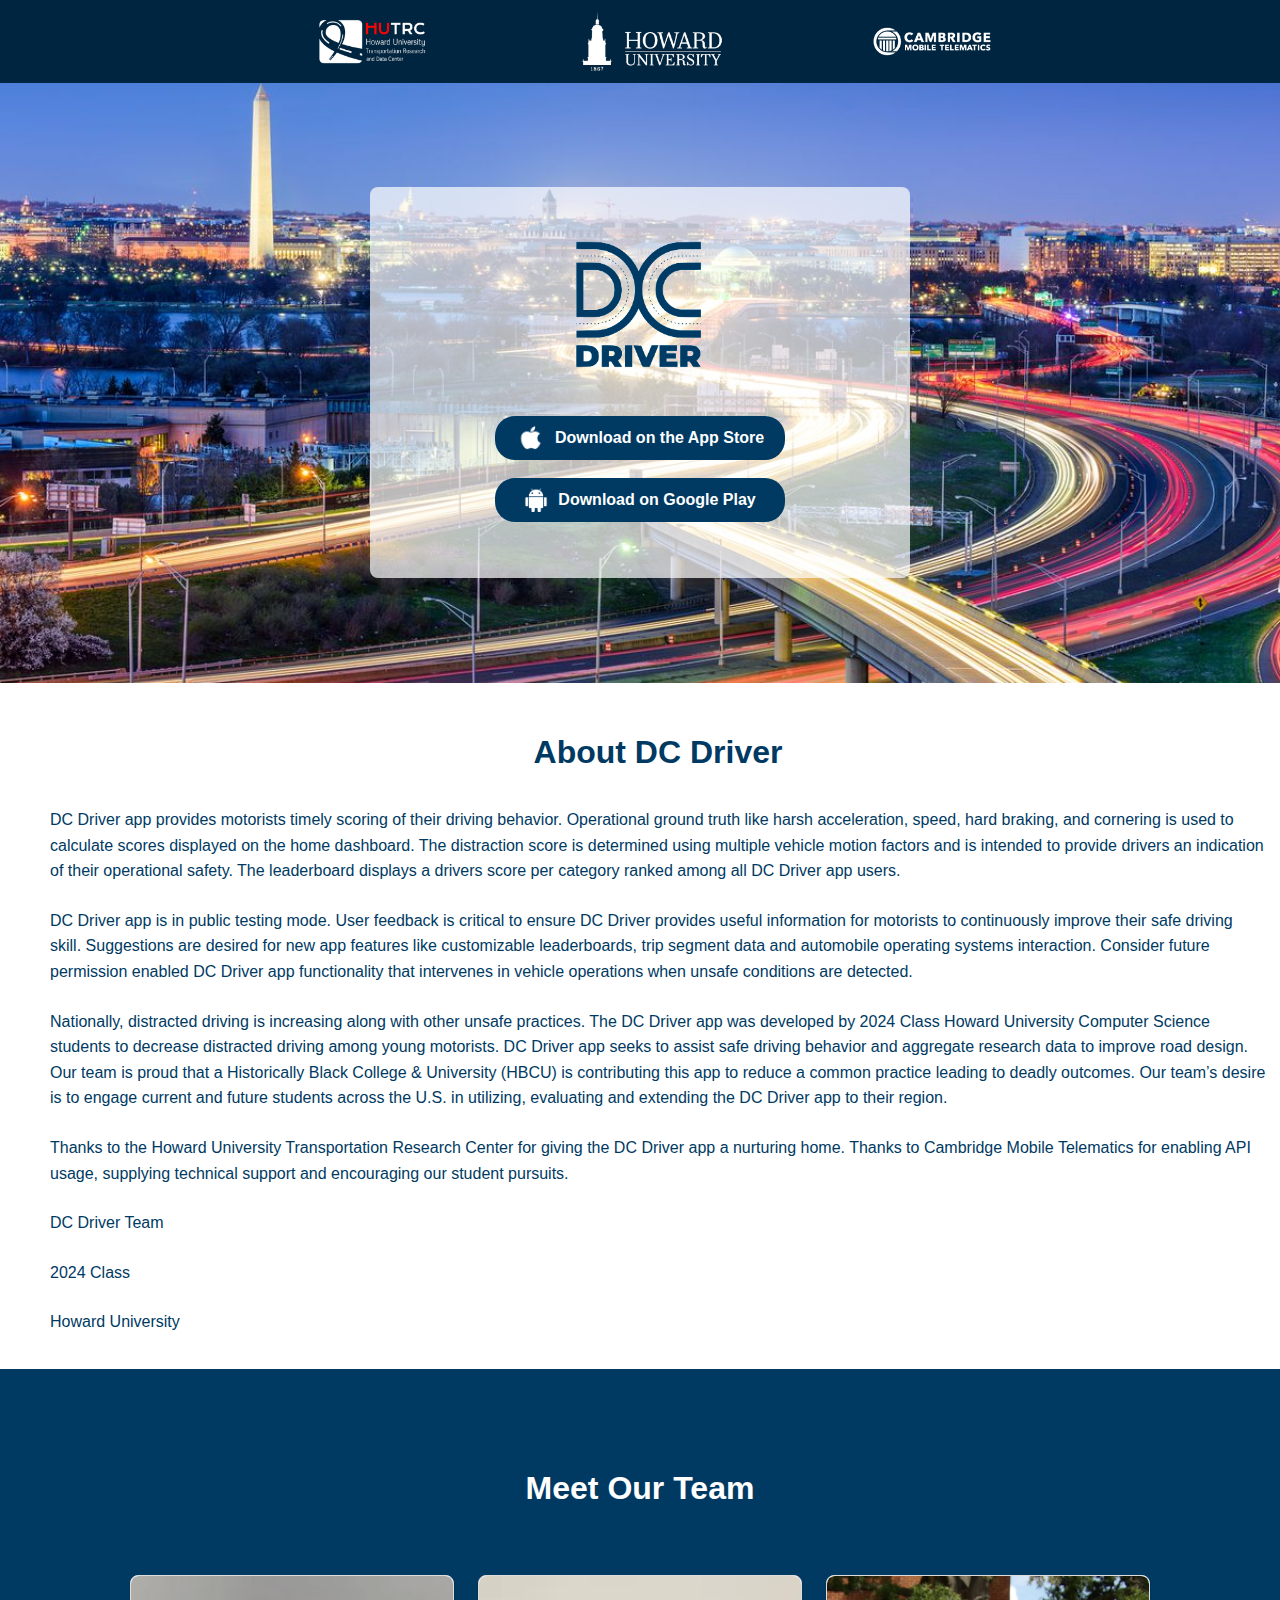
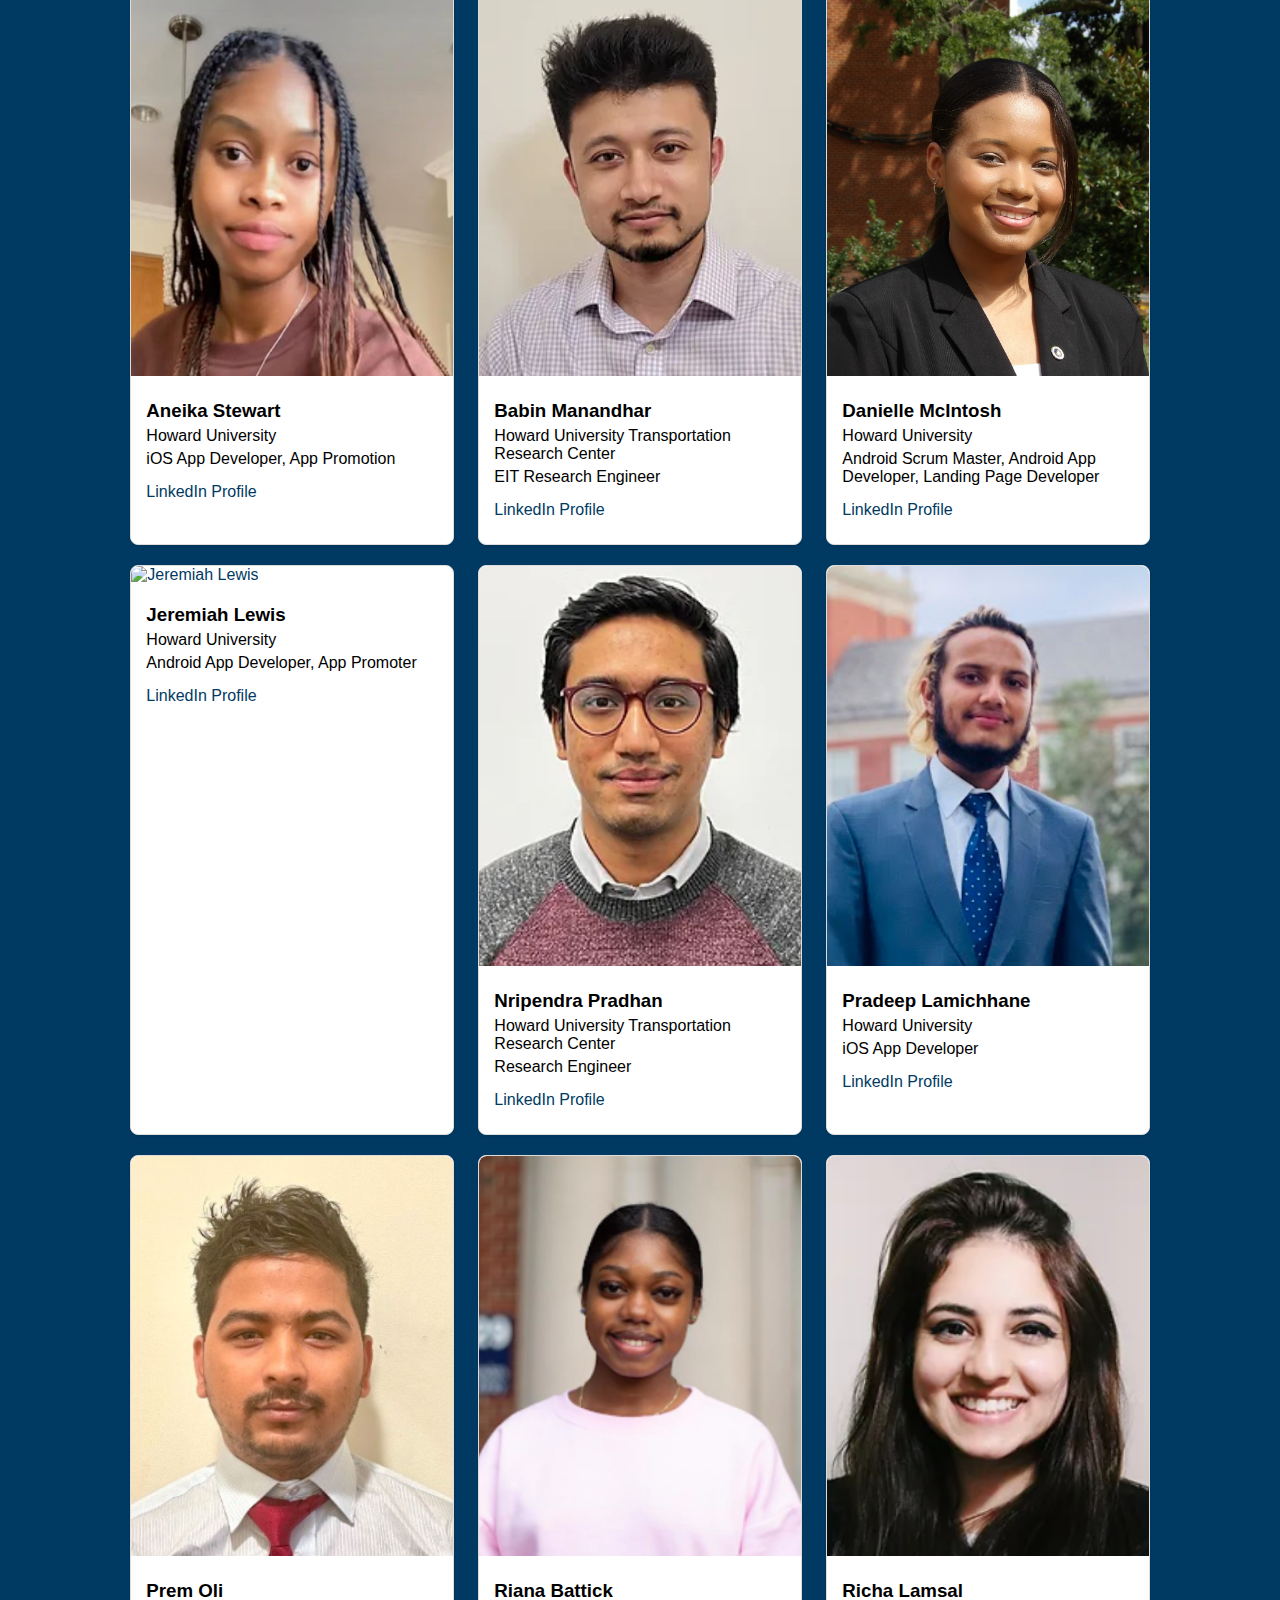
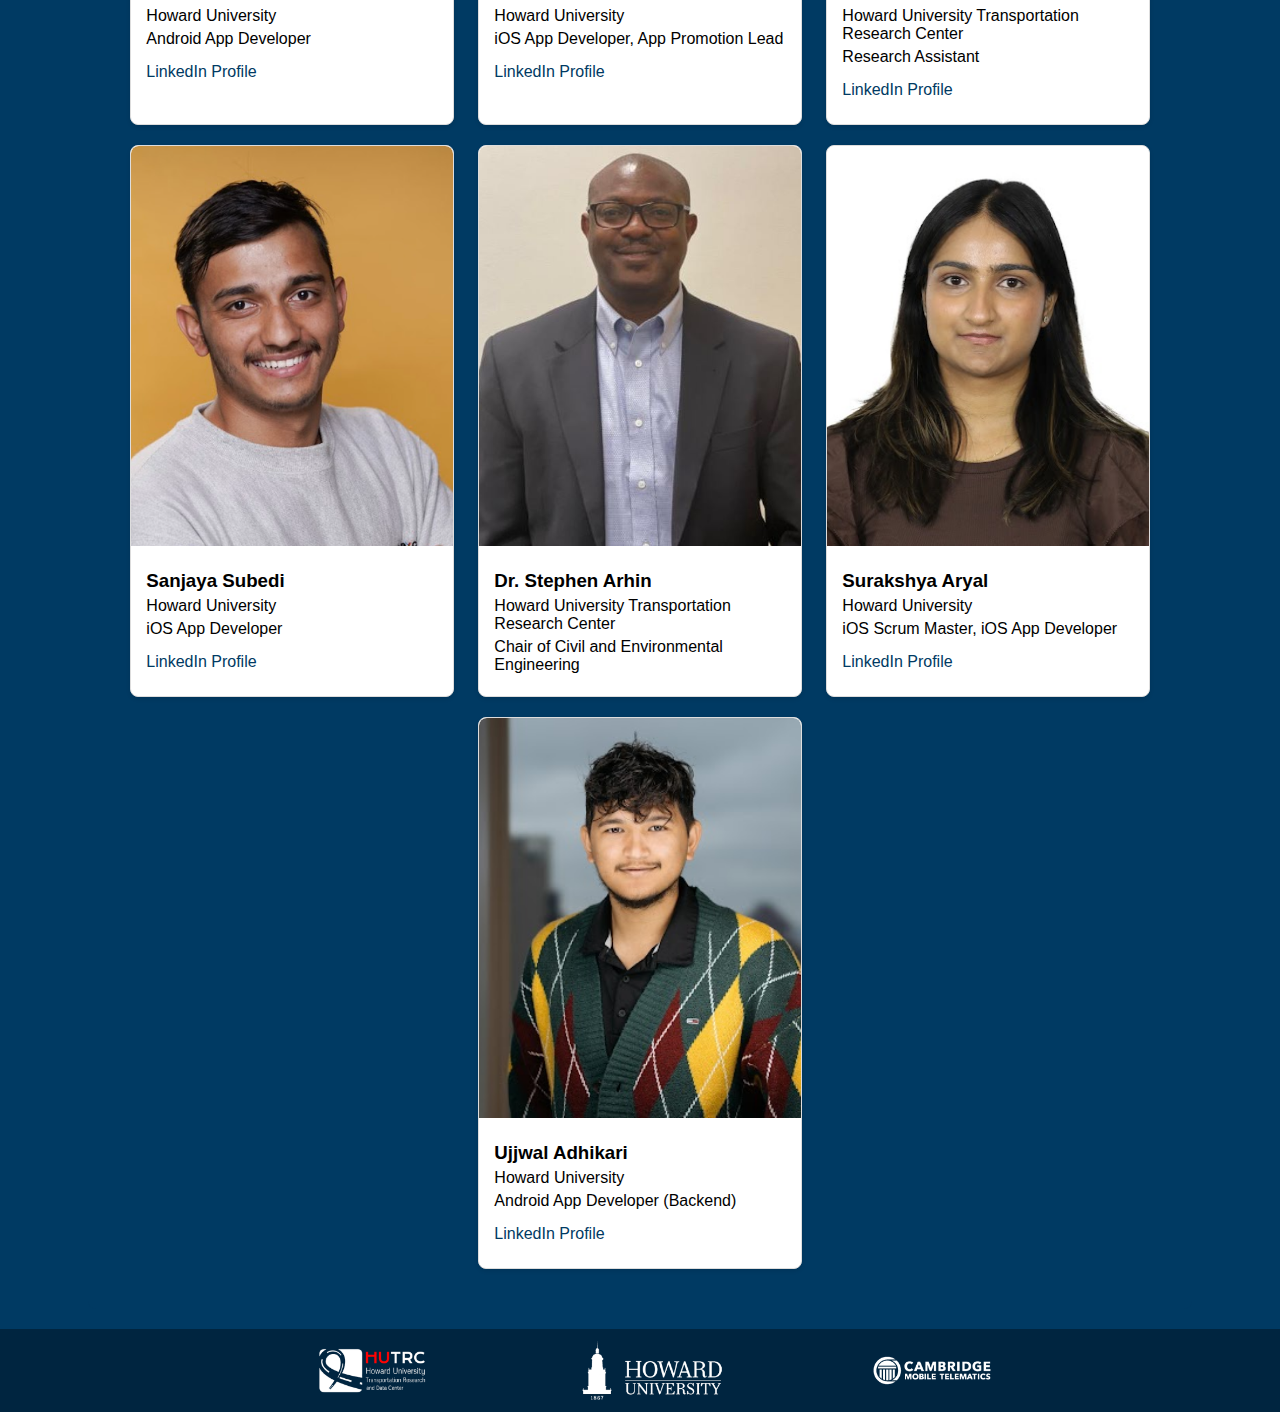
==== commit 3bba0b08: "removed extra break" ====
--- a/index.html
+++ b/index.html
@@ -41,7 +41,7 @@
             </div>
         </section>
         <div class="about-section">
-            <h1>About DC Driver</h1><br>
+            <h1>About DC Driver</h1>
             <p>DC Driver app provides motorists timely scoring of their driving behavior. Operational ground truth
                 like
                 harsh acceleration, speed, hard braking, and cornering is used to calculate scores displayed on the
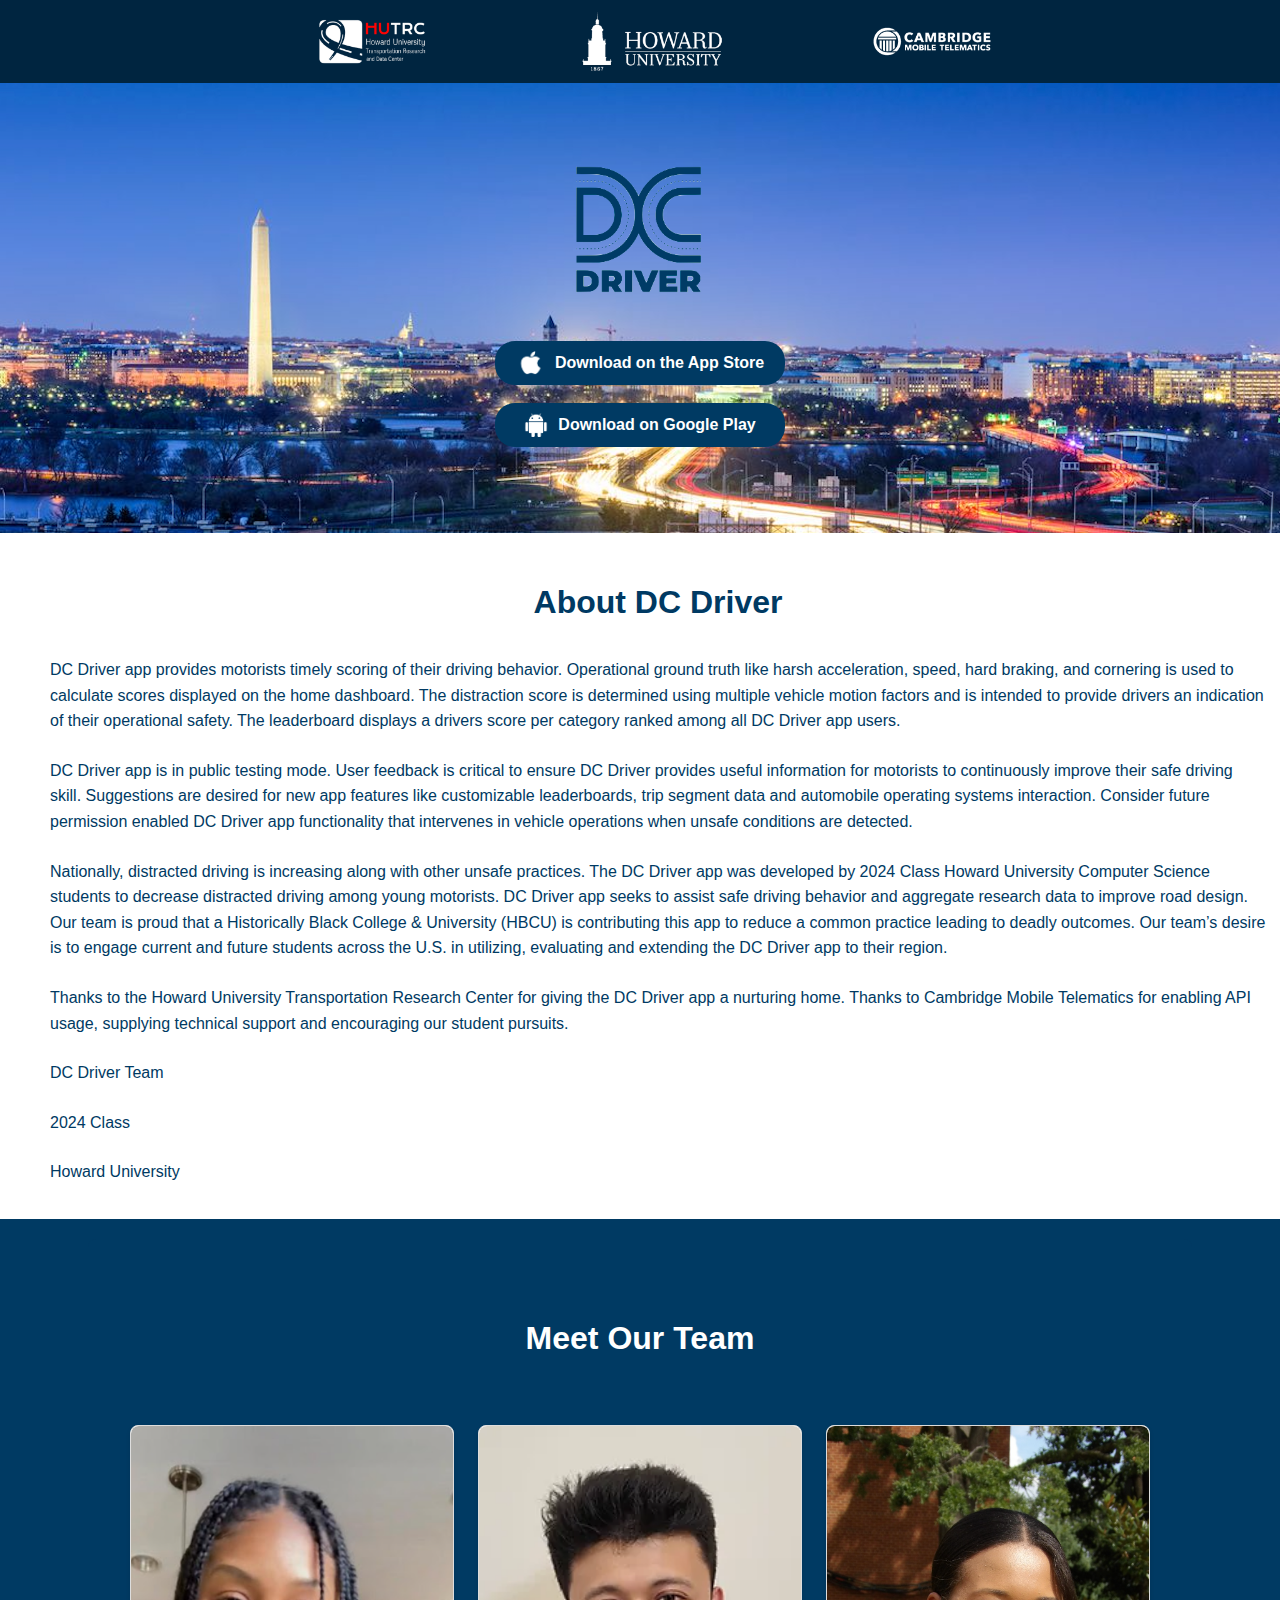
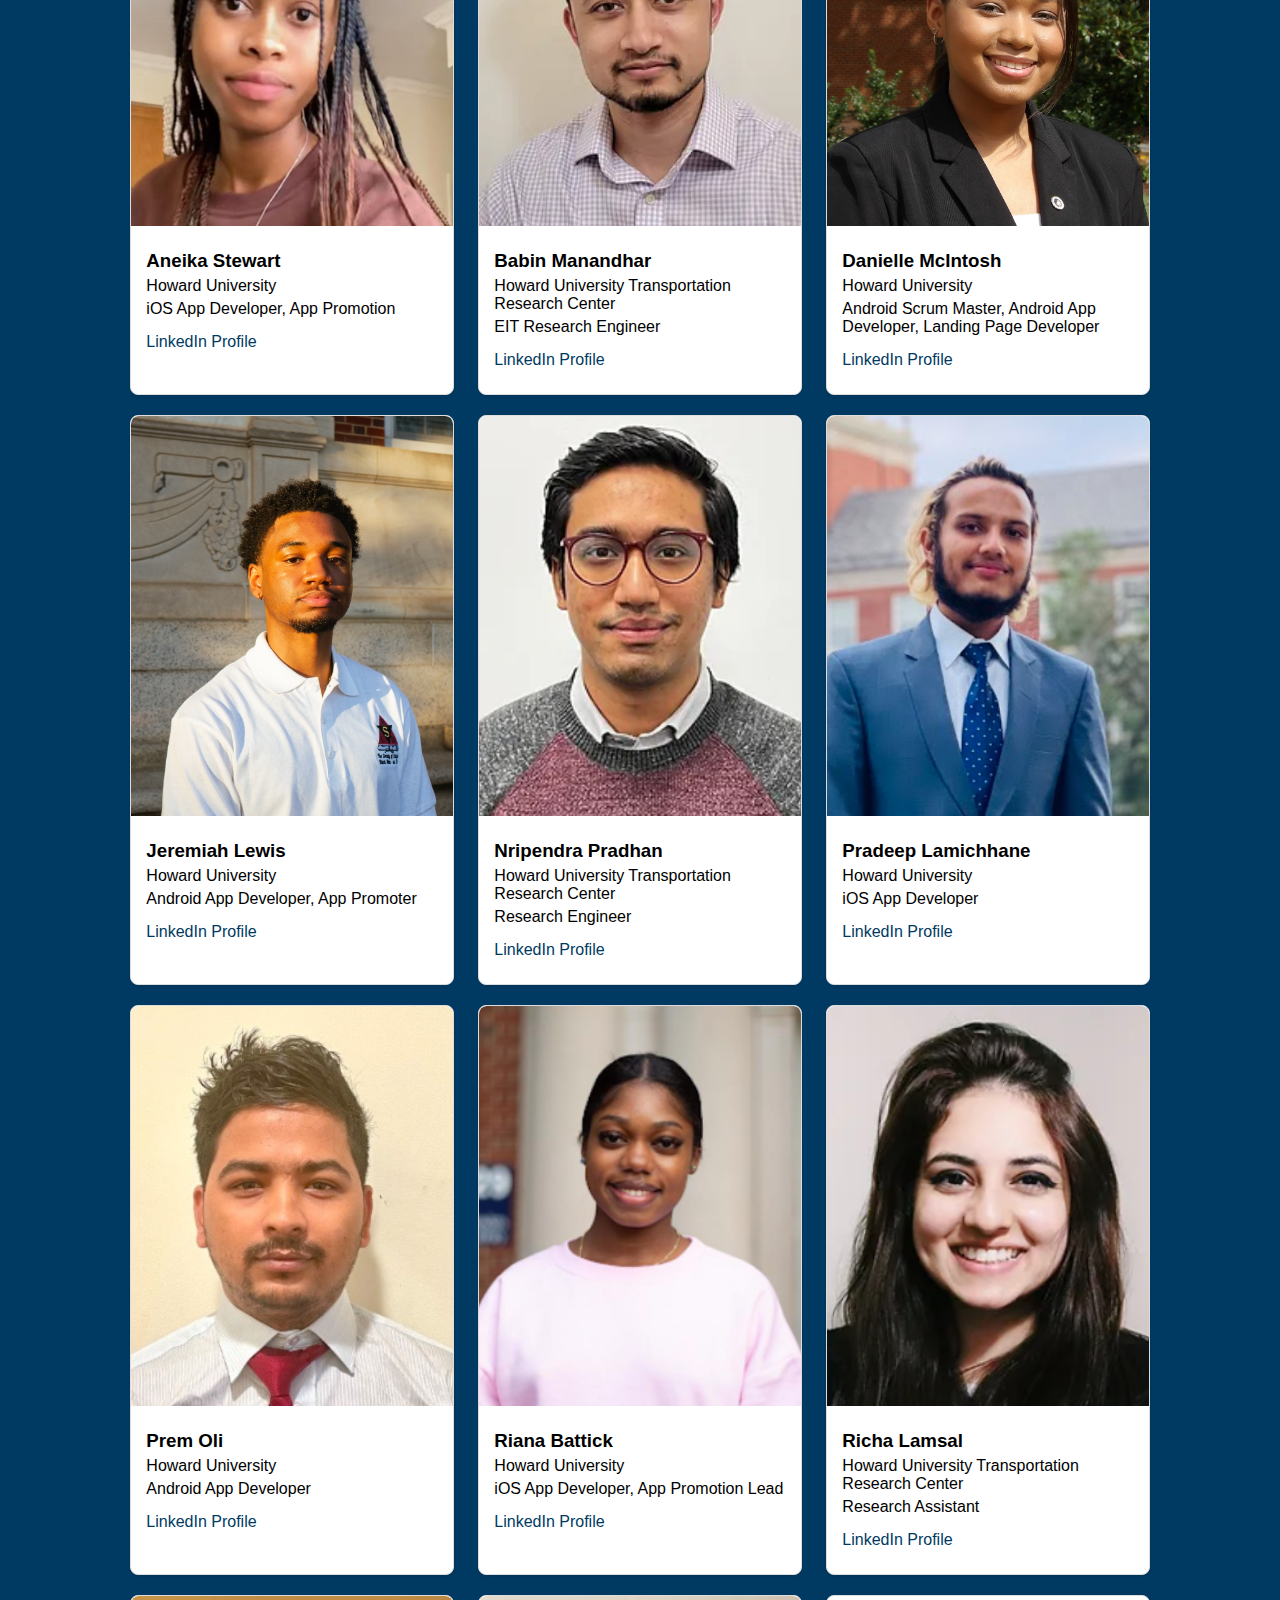
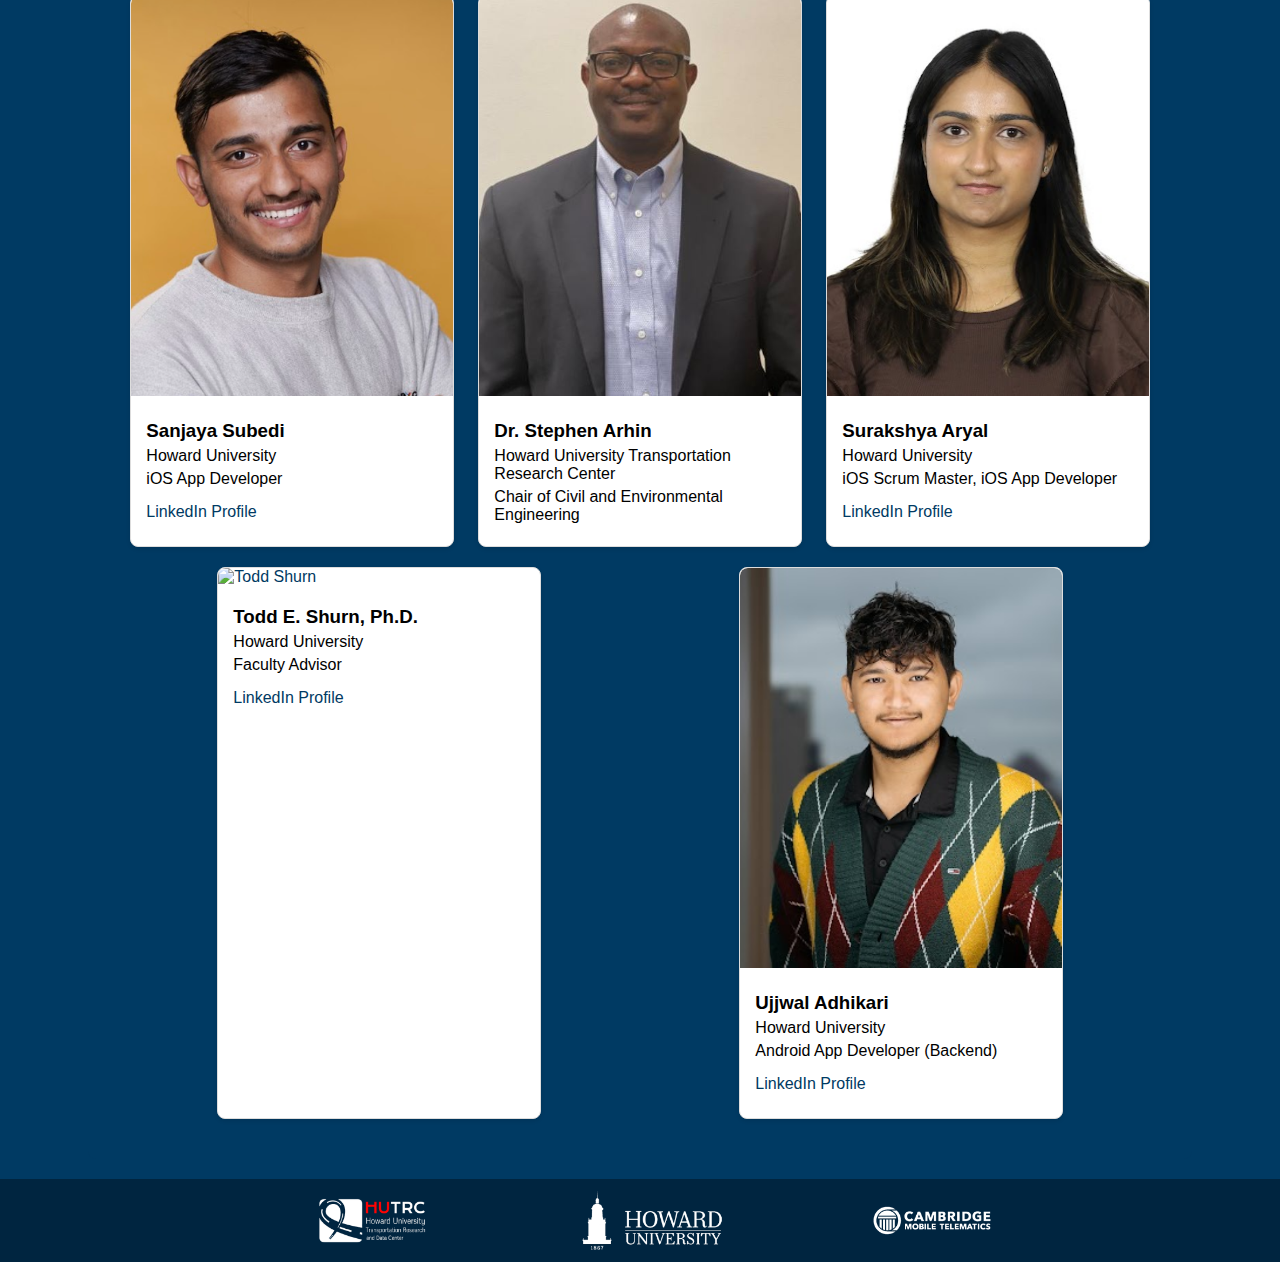
==== commit 4ad6af2d: "added dr. shurn, modified the top of the landing page" ====
--- a/index.html
+++ b/index.html
@@ -129,7 +129,7 @@
                         </div>
 
                         <div class="team-member">
-                            <img src="images/Jeremiah Lewis2.heic" alt="Jeremiah Lewis" class="profile-photo">
+                            <img src="images/Jeremiah.png" alt="Jeremiah Lewis" class="profile-photo">
                             <div class="profile-info">
                                 <h3>Jeremiah Lewis</h3>
                                 <p class="company">Howard University</p>
@@ -242,6 +242,19 @@
                                 <p class="company">Howard University</p>
                                 <p class="role">iOS Scrum Master, iOS App Developer</p>
                                 <a href="https://www.linkedin.com/in/surakshyaa/" class="linkedin-link" target="_blank"
+                                    rel="noopener noreferrer">
+                                    LinkedIn Profile
+                                </a>
+                            </div>
+                        </div>
+
+                        <div class="team-member">
+                            <img src="images/Todd Shurn photo headshot  .png" alt="Todd Shurn" class="profile-photo">
+                            <div class="profile-info">
+                                <h3>Todd E. Shurn, Ph.D.</h3>
+                                <p class="company">Howard University</p>
+                                <p class="role">Faculty Advisor</p>
+                                <a href="https://www.linkedin.com/in/todd-shurn/" class="linkedin-link" target="_blank"
                                     rel="noopener noreferrer">
                                     LinkedIn Profile
                                 </a>
--- a/style.css
+++ b/style.css
@@ -490,15 +490,15 @@
     display: flex;
     justify-content: center;
     align-items: center;
-    background-image: url('images/background-image.jpg');
+    background-image: url('images/background-image2.png');
     background-size: cover;
     background-position: center;
     background-repeat: no-repeat;
-    height: 600px;
+    height: 450px;
 }
 
 .translucent-box {
-    background-color: rgba(255, 255, 255, 0.7);
+    /* background-color: rgba(255, 255, 255, 0.7); */
     padding: 20px;
     border-radius: 8px;
     width: 50%;
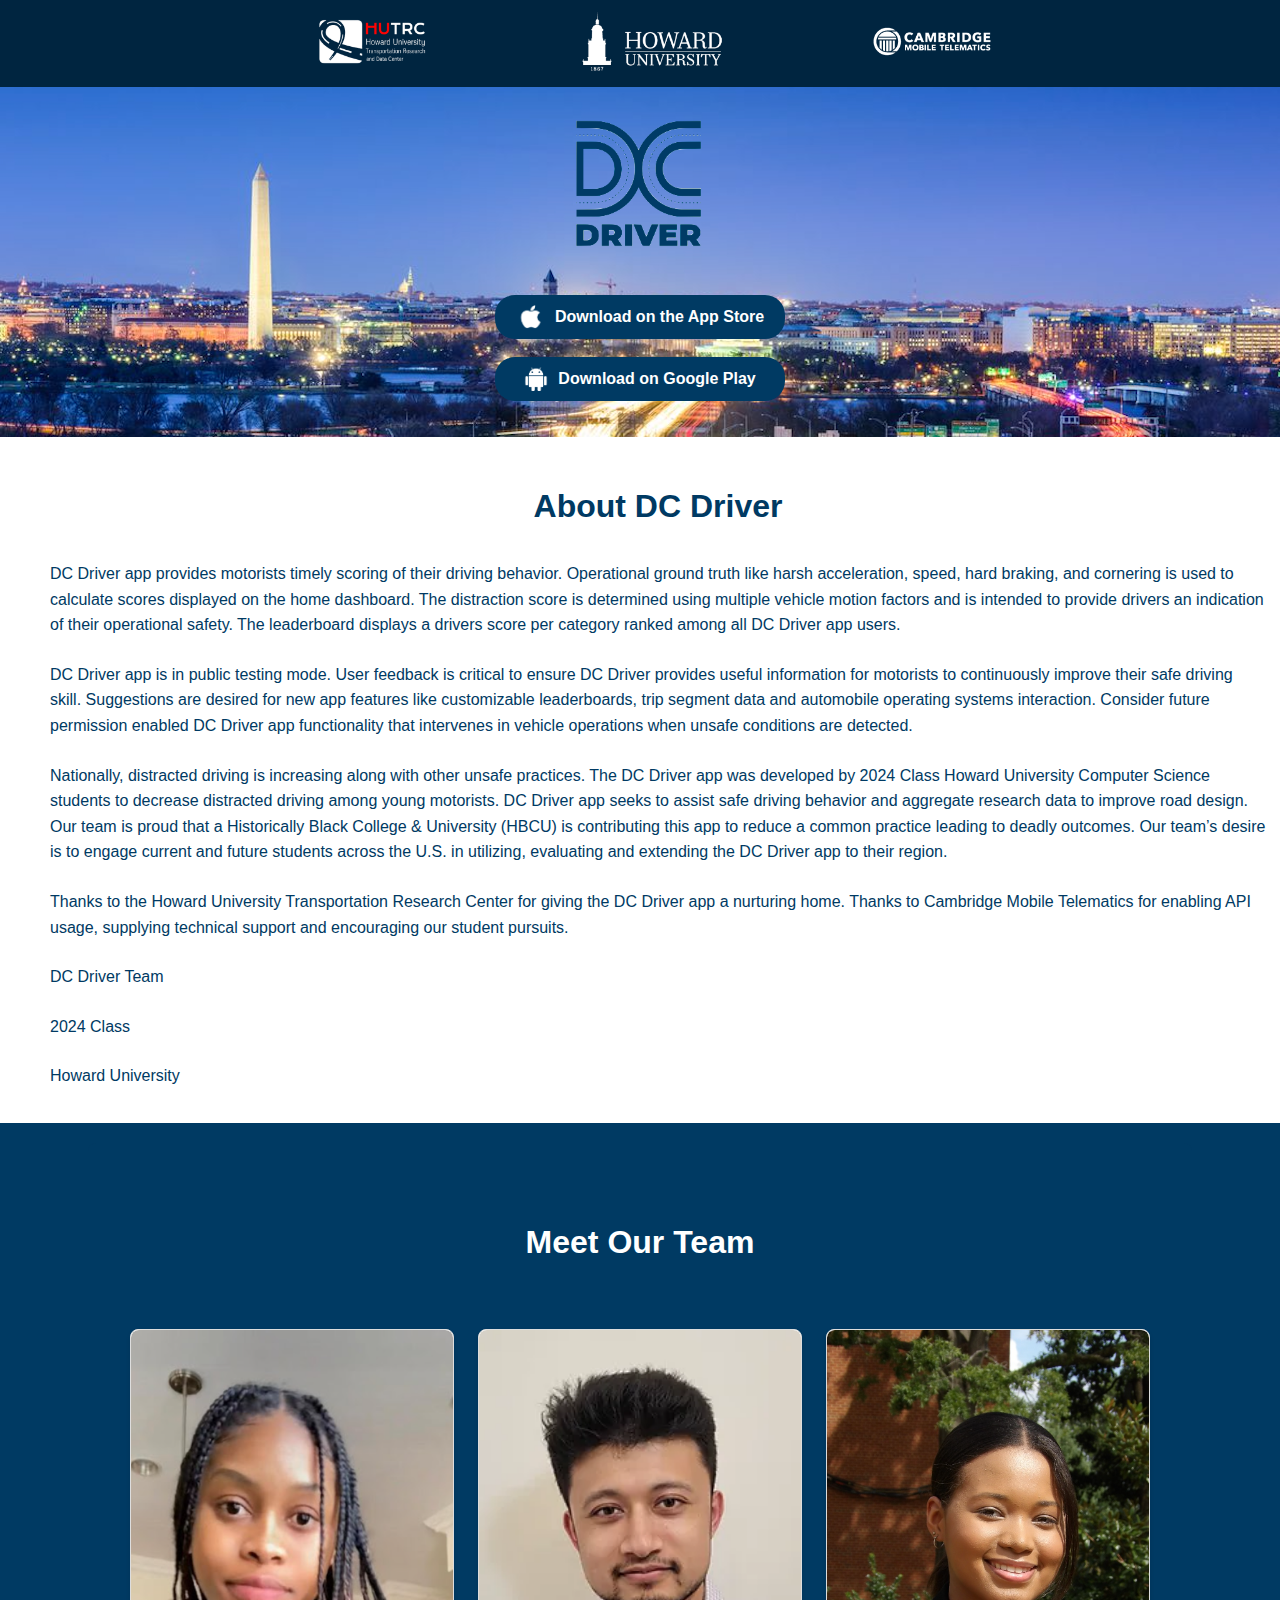
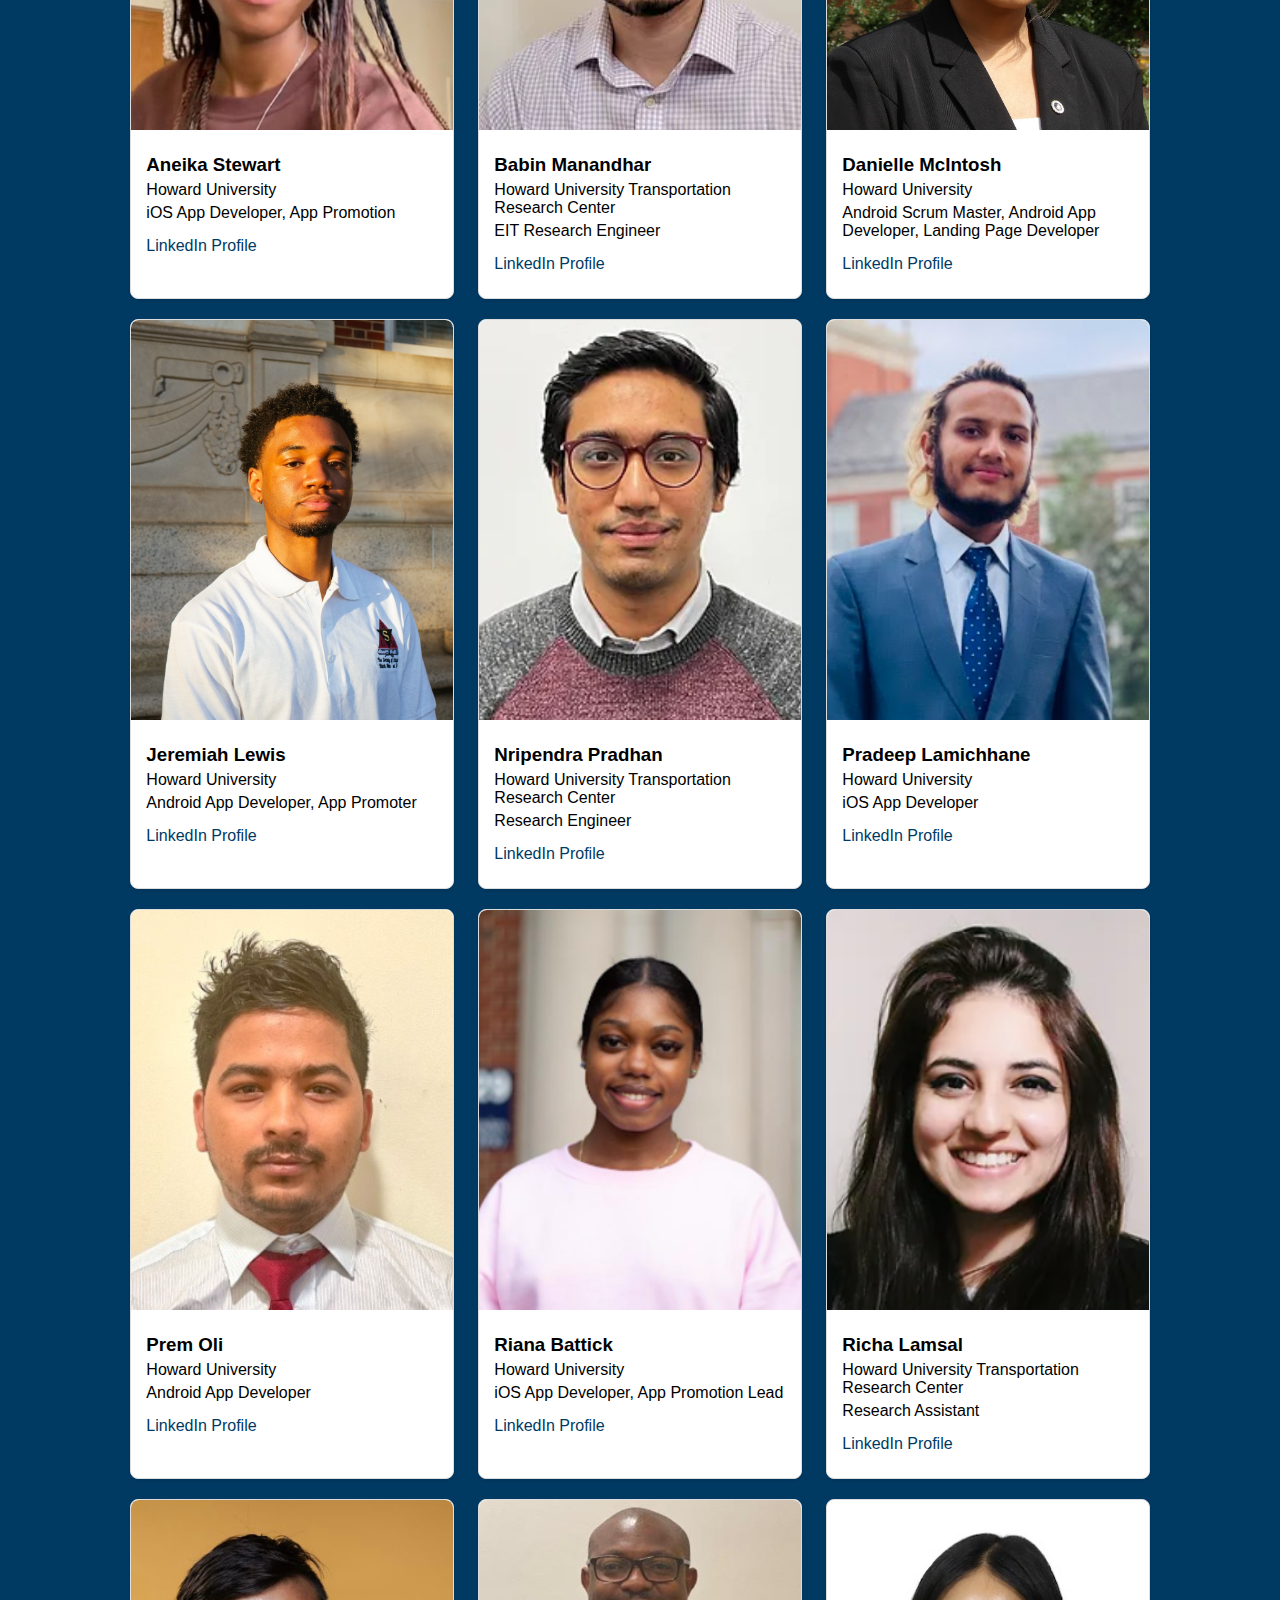
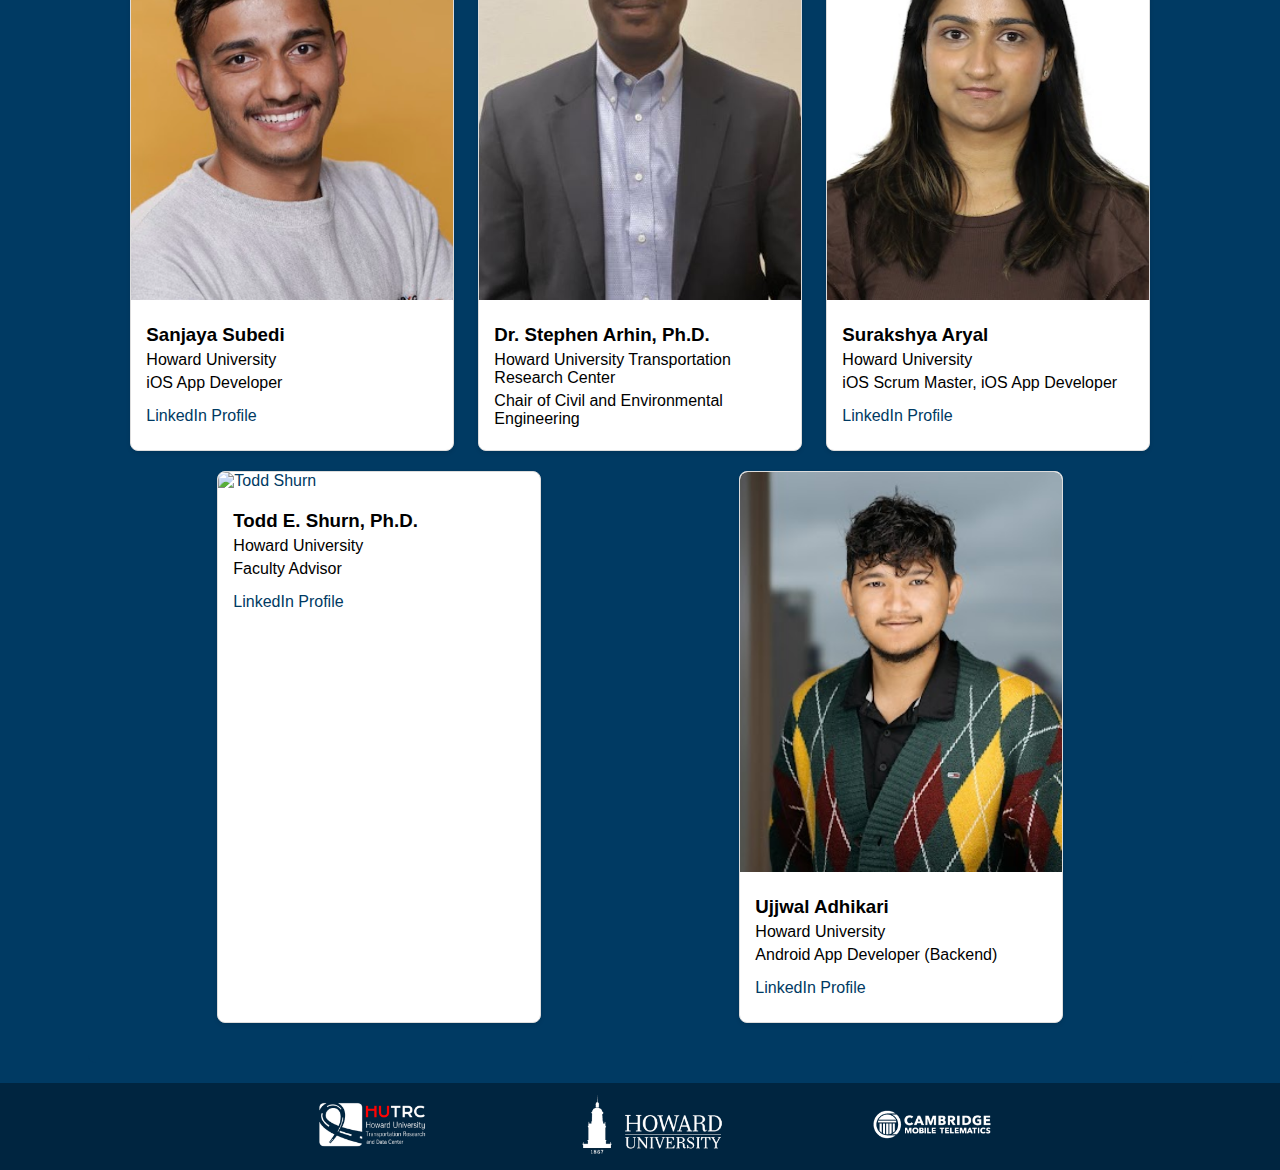
==== commit ee87de2d: "minor modifications" ====
--- a/index.html
+++ b/index.html
@@ -14,9 +14,16 @@
     <div class="section logos-section">
         <div class="content">
             <div class="logos-container">
-                <img src="images/HUTRC.png" alt="HUTRC" class="logo">
-                <img src="images/HU.png" alt="Howard University" class="logo">
-                <img src="images/CMT.png" alt="Cambridge Mobile Telematics" class="logo">
+                <a href="https://www.hutrc.org" target="_blank">
+                    <img src="images/HUTRC.png" alt="HUTRC" class="logo">
+                </a>
+                <a href="https://howard.edu" target="_blank">
+                    <img src="images/HU.png" alt="Howard University" class="logo">
+                </a>
+                <a href="https://www.cmtelematics.com" target="_blank">
+                    <img src="images/CMT.png" alt="Cambridge Mobile Telematics" class="logo">
+                </a>
+
             </div>
         </div>
     </div>
@@ -35,8 +42,6 @@
                         <img src="images/white-android-transparent.png" alt="Google Play Store" style="height: 24px;">
                         Download on Google Play
                     </a><br><br>
-                    <!-- <a href="#" class="app-store-button">Download on the iOS App Store</a><br>
-                    <a href="#" class="app-store-button">Download on Google Play</a><br><br> -->
                 </div>
             </div>
         </section>
@@ -225,7 +230,7 @@
                             <img src="images/Dr. Stephen Arhin, PE, PTOE, PMP, CRA, Fellow ITE Professor and Chair of Civil and Environmental Engineering.JPG"
                                 alt="Dr. Stephen Arhin" class="profile-photo">
                             <div class="profile-info">
-                                <h3>Dr. Stephen Arhin</h3>
+                                <h3>Dr. Stephen Arhin, Ph.D.</h3>
                                 <p class="company">Howard University Transportation Research Center</p>
                                 <p class="role">Chair of Civil and Environmental Engineering</p>
                                 <!-- <a href="https://www.linkedin.com/in/babin-manandhar-6a42b0a9/" class="linkedin-link"
@@ -283,9 +288,16 @@
         <div class="section logos-section">
             <div class="content">
                 <div class="logos-container">
-                    <img src="images/HUTRC.png" alt="HUTRC" class="logo">
-                    <img src="images/HU.png" alt="Howard University" class="logo">
-                    <img src="images/CMT.png" alt="Cambridge Mobile Telematics" class="logo">
+                    <a href="https://www.hutrc.org" target="_blank">
+                        <img src="images/HUTRC.png" alt="HUTRC" class="logo">
+                    </a>
+                    <a href="https://howard.edu" target="_blank">
+                        <img src="images/HU.png" alt="Howard University" class="logo">
+                    </a>
+                    <a href="https://www.cmtelematics.com" target="_blank">
+                        <img src="images/CMT.png" alt="Cambridge Mobile Telematics" class="logo">
+                    </a>
+
                 </div>
             </div>
         </div>
--- a/style.css
+++ b/style.css
@@ -137,6 +137,7 @@
 .logos-section {
     background-color: #5F6062;
     text-align: center;
+    width: 95%;
     /* padding: 0; */
 }
 
@@ -494,7 +495,7 @@
     background-size: cover;
     background-position: center;
     background-repeat: no-repeat;
-    height: 450px;
+    height: 350px;
 }
 
 .translucent-box {
@@ -526,9 +527,23 @@
         padding: 10px 0;
     }
 
-    .team-section .team-member {
+    .team-section .team-member,
+    .landing-container,
+    .image-container,
+    .buttons-container {
+        width: 100%;
+    }
+
+    .team-members,
+    .content-container,
+    .landing-container {
+        flex-direction: column;
+        align-items: center;
+    }
+
+    /* .team-section .team-member {
         width: calc(50% - 20px);
-    }
+    } */
 
     .team-members {
         flex-direction: column;
